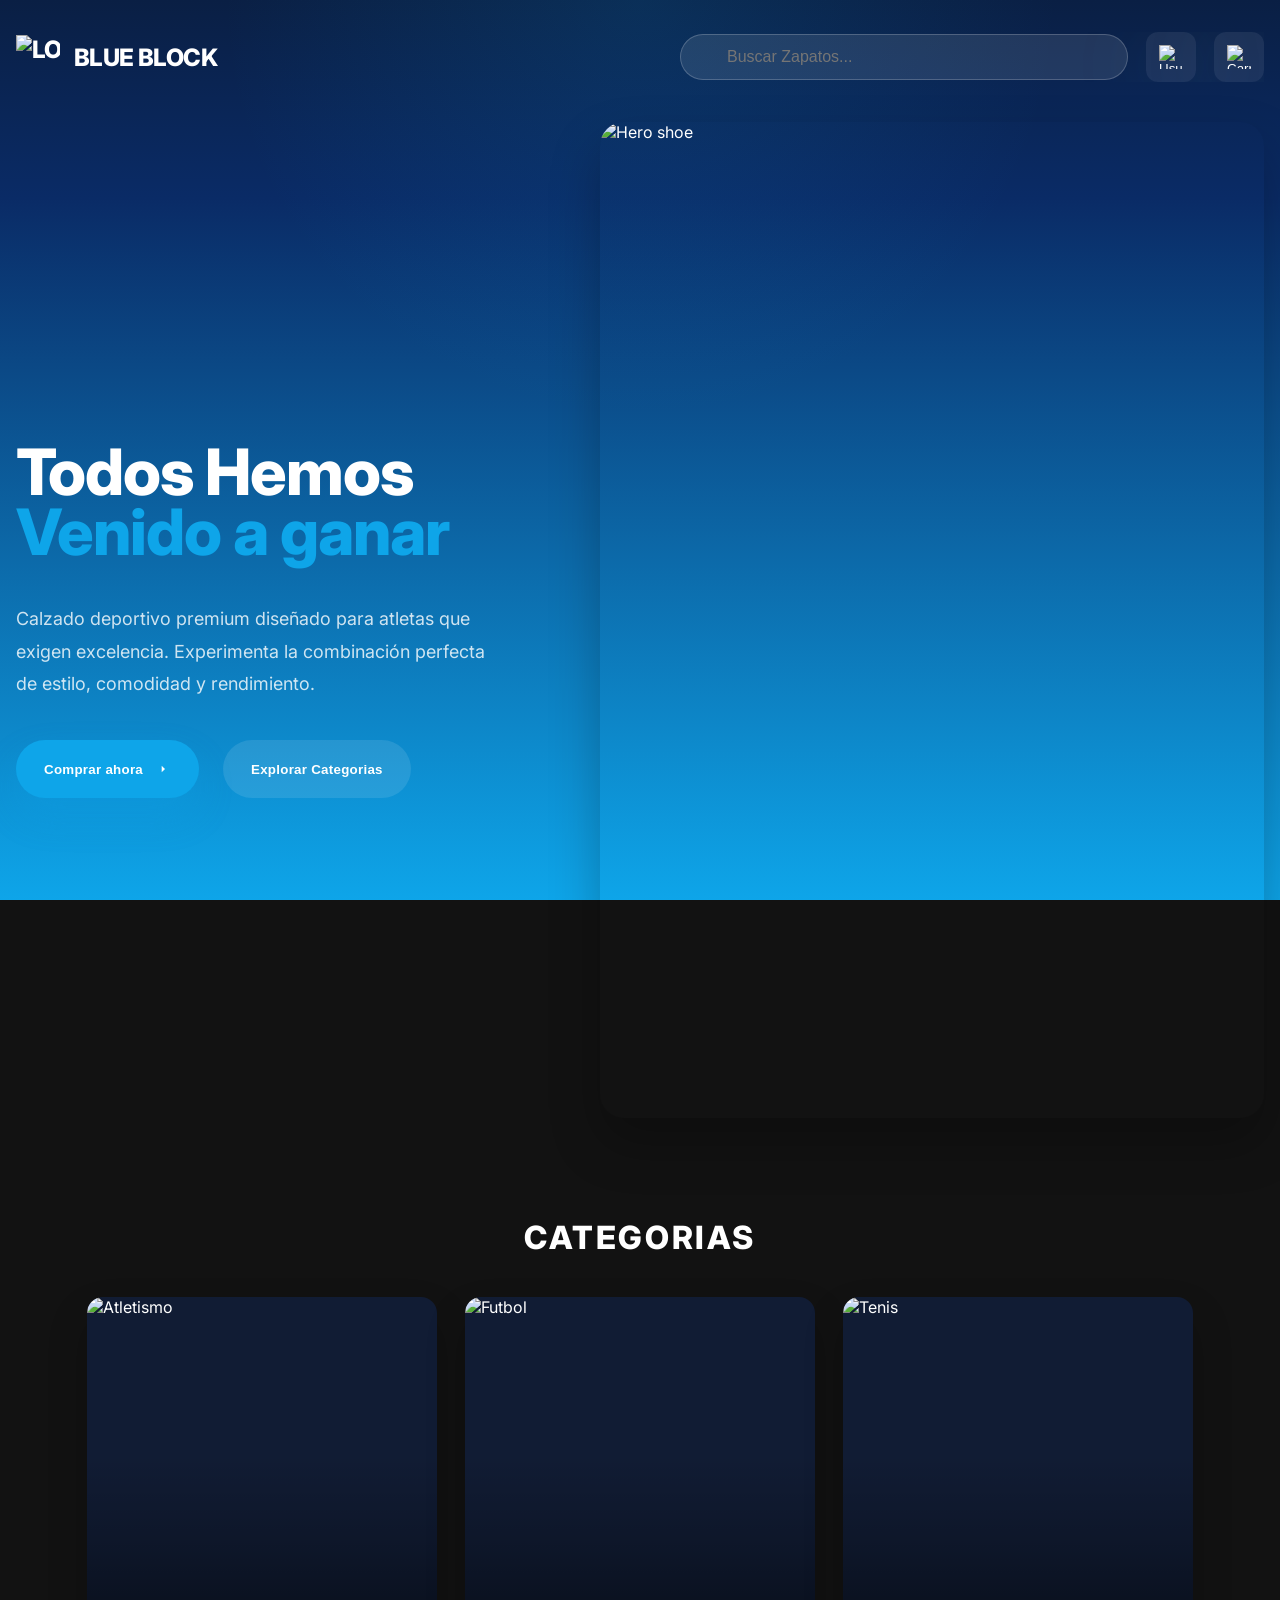
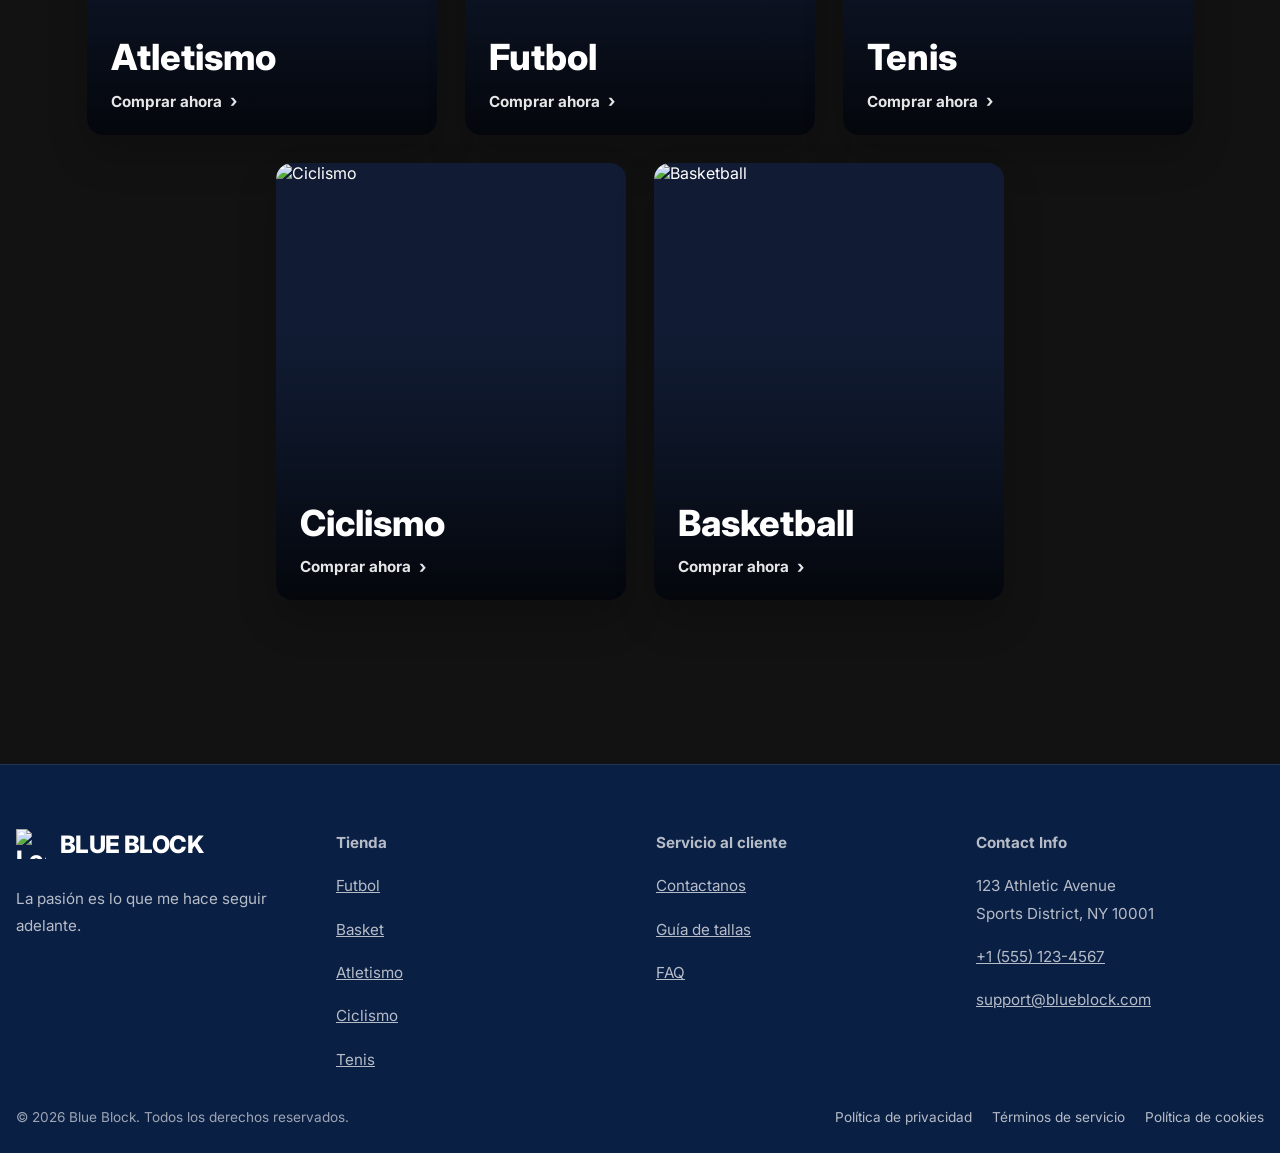
==== index.html @ 4ae49573 "Update index.html" ====
<!DOCTYPE html>
<html lang="es">
<head>
  <meta charset="UTF-8" />
  <meta name="viewport" content="width=device-width, initial-scale=1.0" />
  <title>Blue Block</title>
  <link rel="preconnect" href="https://fonts.googleapis.com" />
  <link rel="preconnect" href="https://fonts.gstatic.com" crossorigin />
  <link href="https://fonts.googleapis.com/css2?family=Inter:wght@400;600;700;800&display=swap" rel="stylesheet" />
  <link rel="stylesheet" href="style.css" />
</head>
<body>
  <div class="page">
    <header>
      <div class="header-inner">
        <div class="brand">
          <img src="https://www.figma.com/api/mcp/asset/61670ebb-6261-4408-ac93-6e5aacecbcfd" alt="Logo" width="44" height="44" />
          BLUE BLOCK
        </div>
        <div class="header-actions">
          <label class="search">
            <input type="search" placeholder="Buscar Zapatos..." aria-label="Buscar Zapatos" />
          </label>
          <button class="icon-button" aria-label="Perfil de usuario">
            <img src="https://www.figma.com/api/mcp/asset/80f90121-21ca-422c-8392-5de559cc6ec8" alt="Usuario" width="24" height="24" />
          </button>
          <button class="icon-button" aria-label="Carrito de compras">
            <img src="https://www.figma.com/api/mcp/asset/82520b3c-c8d5-4c25-8bbe-08a97ccb19f0" alt="Carrito" width="24" height="24" />
          </button>
        </div>
      </div>

      <section class="hero">
        <div class="hero-copy">
          <h1>Todos Hemos <span class="accent">Venido a ganar</span></h1>
          <p>Calzado deportivo premium diseñado para atletas que exigen excelencia. Experimenta la combinación perfecta de estilo, comodidad y rendimiento.</p>
          <div class="hero-actions">
            <button class="btn btn-primary">
              Comprar ahora
              <svg viewBox="0 0 24 24" aria-hidden="true"><path d="M10 17l5-5-5-5" fill="currentColor"/></svg>
            </button>
            <button class="btn btn-secondary">Explorar Categorias</button>
          </div>
        </div>
        <div class="hero-image">
          <img src="https://www.figma.com/api/mcp/asset/8118b979-c5b3-4446-ade0-e47683d5a070" alt="Hero shoe" />
        </div>
      </section>
    </header>

    <section>
      <h2 class="section-title">Categorias</h2>
      <div class="category-grid">
        <article class="category-card">
          <img src="https://www.figma.com/api/mcp/asset/c1213dbb-339e-49c6-89c8-ab0a4a7cdcea" alt="Atletismo" />
          <div class="category-content">
            <h3>Atletismo</h3>
            <a href="#">Comprar ahora</a>
          </div>
        </article>
        <article class="category-card">
          <img src="https://www.figma.com/api/mcp/asset/5969c5f4-7c55-4c89-bb45-765792f51e05" alt="Futbol" />
          <div class="category-content">
            <h3>Futbol</h3>
            <a href="#">Comprar ahora</a>
          </div>
        </article>
        <article class="category-card">
          <img src="https://www.figma.com/api/mcp/asset/2025e942-1f65-474e-913b-b1f8be5aa5f6" alt="Tenis" />
          <div class="category-content">
            <h3>Tenis</h3>
            <a href="#">Comprar ahora</a>
          </div>
        </article>
        <article class="category-card">
          <img src="https://www.figma.com/api/mcp/asset/47ffc77f-15cf-4702-a6a2-c2cdea83feaa" alt="Ciclismo" />
          <div class="category-content">
            <h3>Ciclismo</h3>
            <a href="#">Comprar ahora</a>
          </div>
        </article>
        <article class="category-card">
          <img src="https://www.figma.com/api/mcp/asset/816bc2bc-7009-46e0-940f-37164410040b" alt="Basketball" />
          <div class="category-content">
            <h3>Basketball</h3>
            <a href="#">Comprar ahora</a>
          </div>
        </article>
      </div>
    </section>
  </div>

  <footer class="footer">
    <div class="page footer-page">
      <div class="footer-inner">
        <div class="footer-column">
          <div class="footer-brand">
            <img src="https://www.figma.com/api/mcp/asset/61670ebb-6261-4408-ac93-6e5aacecbcfd" alt="Logo" />
            BLUE BLOCK
          </div>
          <p>La pasión es lo que me hace seguir adelante.</p>
        </div>

        <div class="footer-column">
          <h4>Tienda</h4>
          <a href="#">Futbol</a>
          <a href="#">Basket</a>
          <a href="#">Atletismo</a>
          <a href="#">Ciclismo</a>
          <a href="#">Tenis</a>
        </div>

        <div class="footer-column">
          <h4>Servicio al cliente</h4>
          <a href="#">Contactanos</a>
          <a href="#">Guía de tallas</a>
          <a href="#">FAQ</a>
        </div>

        <div class="footer-column">
          <h4>Contact Info</h4>
          <span>123 Athletic Avenue<br>Sports District, NY 10001</span>
          <a href="tel:+15551234567">+1 (555) 123-4567</a>
          <a href="mailto:support@blueblock.com">support@blueblock.com</a>
        </div>
      </div>

      <div class="footer-row">
        <span>© 2026 Blue Block. Todos los derechos reservados.</span>
        <div class="footer-links">
          <a href="#">Política de privacidad</a>
          <a href="#">Términos de servicio</a>
          <a href="#">Política de cookies</a>
        </div>
      </div>
    </div>
  </footer>
</body>
</html>
---- style.css ----
:root {
  color-scheme: dark;
  font-family: 'Inter', sans-serif;
  --bg-dark: #0a1f44;
  --bg-mid: #0a2f5e;
  --bg-accent: #0ea5e9;
  --white-90: rgba(255, 255, 255, 0.9);
  --white-80: rgba(255, 255, 255, 0.8);
  --white-70: rgba(255, 255, 255, 0.7);
  --white-15: rgba(255,255,255,0.15);
  --white-20: rgba(255,255,255,0.2);
  --shadow: 0 30px 60px rgba(0, 0, 0, 0.18);
}

* {
  box-sizing: border-box;
}

body {
  margin: 0;
  min-height: 100vh;
  display: flex;
  flex-direction: column;
  background: radial-gradient(circle at top center, rgba(14, 165, 233, 0.12) 0%, transparent 38%),
    linear-gradient(180deg, var(--bg-dark) 0%, #0a2b66 22%, #0ea5e9 100%);
  background-attachment: fixed;
  color: white;
}

@media (max-width: 768px) {
  body {
    background: linear-gradient(180deg, var(--bg-dark) 0%, #0a2b66 22%, #0ea5e9 100%);
    background-attachment: scroll;
  }
}

img {
  display: block;
  max-width: 100%;
}

.page {
  width: min(1440px, calc(100% - 32px));
  margin: 0 auto;
  padding: 32px 0 64px;
  flex: 1;
}

footer .page {
  padding: 0;
}

header {
  position: relative;
  min-height: 100vh;
  display: flex;
  flex-direction: column;
  width: 100%;
}

.header-inner {
  display: flex;
  align-items: center;
  justify-content: space-between;
  gap: 24px;
  flex-wrap: nowrap;
  overflow-x: hidden;
  margin-bottom: 40px;
}

@media (max-width: 1024px) {
  .header-inner {
    gap: 16px;
    margin-bottom: 20px;
  }
}

@media (max-width: 768px) {
  .header-inner {
    gap: 12px;
    margin-bottom: 20px;
  }
}

.brand {
  display: flex;
  align-items: center;
  gap: 14px;
  text-transform: uppercase;
  font-weight: 800;
  letter-spacing: -0.6px;
  font-size: 24px;
  white-space: nowrap;
  flex-shrink: 0;
}

.brand img {
  flex-shrink: 0;
}

@media (max-width: 768px) {
  .brand {
    font-size: 18px;
    gap: 10px;
  }
  
  .brand img {
    width: 36px !important;
    height: 36px !important;
  }
}

.header-actions {
  display: flex;
  align-items: center;
  gap: 18px;
  flex-wrap: nowrap;
  justify-content: flex-end;
  width: 100%;
  min-width: 0;
}

.search {
  flex: 1 1 300px;
  max-width: 448px;
  position: relative;
  min-height: 42px;
  background: rgba(255,255,255,0.1);
  border: 1px solid rgba(255,255,255,0.2);
  border-radius: 999px;
  padding: 10px 16px 10px 44px;
  color: rgba(255,255,255,0.8);
  min-width: 0;
}

@media (max-width: 1024px) {
  .search {
    flex: 1 1 200px;
    max-width: 300px;
    min-height: 38px;
    padding: 8px 14px 8px 38px;
  }
}

@media (max-width: 768px) {
  .search {
    flex: 1 1 120px;
    max-width: 180px;
    min-height: 36px;
    padding: 8px 12px 8px 36px;
    font-size: 14px;
  }
}

.search::before {
  content: '';
  position: absolute;
  width: 20px;
  height: 20px;
  left: 16px;
  top: 50%;
  transform: translateY(-50%);
  background-image: url('https://www.figma.com/api/mcp/asset/989d92dd-2c65-4d0f-ba00-a2200ab6a3b5');
  background-size: contain;
  background-repeat: no-repeat;
}

@media (max-width: 768px) {
  .search::before {
    width: 16px;
    height: 16px;
    left: 12px;
  }
}

.search input {
  width: 100%;
  border: none;
  outline: none;
  background: transparent;
  color: rgba(255,255,255,0.8);
  font-size: 16px;
  line-height: 1.4;
}

.icon-button {
  width: 50px;
  height: 50px;
  min-width: 50px;
  min-height: 50px;
  border-radius: 12px;
  background: rgba(255,255,255,0.08);
  border: none;
  display: grid;
  place-items: center;
  cursor: pointer;
  transition: transform 0.2s ease, box-shadow 0.2s ease;
  box-shadow: 0 8px 80px rgba(138, 149, 158, 0.16);
  flex-shrink: 0;
}

@media (max-width: 768px) {
  .icon-button {
    width: 44px;
    height: 44px;
    min-width: 44px;
    min-height: 44px;
  }
  
  .icon-button img {
    width: 20px !important;
    height: 20px !important;
  }
}

.icon-button:hover {
  transform: translateY(-2px);
}

.hero {
  flex: 1;
  display: grid;
  grid-template-columns: minmax(0, 1fr) 664px;
  gap: 100px;
  align-items: center;
  position: relative;
  z-index: 1;
}

.hero-copy {
  display: flex;
  flex-direction: column;
  gap: 40px;
  max-width: 540px;
}

.hero-copy h1 {
  margin: 0;
  font-size: clamp(3rem, 5vw, 4.5rem);
  line-height: 0.95;
  font-weight: 800;
  letter-spacing: -1px;
}

.hero-copy h1 .accent {
  color: var(--bg-accent);
  display: block;
}

.hero-copy p {
  margin: 0;
  color: var(--white-80);
  font-size: 1.125rem;
  line-height: 1.8;
  max-width: 504px;
}

.hero-actions {
  display: flex;
  gap: 24px;
  flex-wrap: wrap;
  align-items: center;
}

.hero-actions .btn {
  display: inline-flex;
  align-items: center;
  justify-content: center;
  border-radius: 999px;
  border: none;
  cursor: pointer;
  font-weight: 700;
  letter-spacing: 0.02em;
  transition: transform 0.2s ease, opacity 0.2s ease;
  min-height: 58px;
  padding: 0 28px;
}

.hero-actions .btn:hover {
  transform: translateY(-2px);
}

.btn-primary {
  background: var(--bg-accent);
  color: white;
  box-shadow: 0 18px 36px rgba(14, 165, 233, 0.22);
}

.btn-primary svg {
  margin-left: 12px;
  width: 16px;
  height: 16px;
  fill: white;
}

.btn-secondary {
  background: rgba(255,255,255,0.1);
  border: 1px solid rgba(255,255,255,0.2);
  color: white;
}

.hero-image {
  width: 100%;
  max-width: 664px;
  border-radius: 24px;
  overflow: hidden;
  box-shadow: 0 25px 50px rgba(0,0,0,0.25);
  min-height: 560px;
  aspect-ratio: 664 / 996;
}

.hero-image img {
  width: 100%;
  height: 100%;
  object-fit: cover;
}

.section-title {
  margin: 100px auto 40px;
  text-align: center;
  font-size: clamp(2rem, 2.5vw, 3rem);
  letter-spacing: 0.08em;
  text-transform: uppercase;
  font-weight: 800;
}

.category-grid {
  display: flex;
  flex-wrap: wrap;
  justify-content: center;
  gap: 28px;
  margin: 0 auto 100px;
  width: 100vw;
  max-width: none;
  margin-left: calc(-50vw + 50%);
  padding: 0 20px;
}

.category-grid .category-card {
  position: relative;
  border-radius: 16px;
  overflow: hidden;
  cursor: pointer;
  background: #111c34;
  box-shadow: 0 20px 40px rgba(0,0,0,0.2);
  aspect-ratio: 4/5;
  flex: 0 1 350px;
  min-width: 0;
  display: flex;
  flex-direction: column;
}

.category-card img {
  width: 100%;
  height: 100%;
  object-fit: cover;
  display: block;
  flex: 1;
}

.category-card::after {
  content: '';
  position: absolute;
  inset: 0;
  background: linear-gradient(180deg, rgba(0,0,0,0) 36%, rgba(0,0,0,0.22) 58%, rgba(0,0,0,0.78) 100%);
  pointer-events: none;
}

.category-content {
  position: absolute;
  left: 24px;
  right: 24px;
  bottom: 24px;
  display: flex;
  flex-direction: column;
  gap: 12px;
  z-index: 1;
}

.category-content h3 {
  margin: 0;
  font-size: clamp(1.5rem, 4vw, 2.25rem);
  line-height: 1.2;
  font-weight: 800;
  color: white;
  word-wrap: break-word;
  overflow-wrap: break-word;
}

.category-content a {
  color: rgba(255,255,255,0.9);
  text-decoration: none;
  font-weight: 700;
  font-size: clamp(0.8rem, 2vw, 0.95rem);
  display: inline-flex;
  align-items: center;
  gap: 8px;
  white-space: nowrap;
}

.category-content a::after {
  content: '›';
  font-size: 1.1rem;
  line-height: 0;
}

.footer {
  width: 100%;
  background: #0a1f44;
  border-top: 1px solid rgba(255,255,255,0.1);
  padding: 64px 0 28px;
}

.footer-inner {
  display: grid;
  grid-template-columns: repeat(4, minmax(0, 1fr));
  gap: 32px;
}

.footer-column {
  display: flex;
  flex-direction: column;
  gap: 16px;
}

.footer-column h4,
.footer-column p,
.footer-column a,
.footer-column span {
  margin: 0;
  color: var(--white-70);
  font-size: 0.95rem;
  line-height: 1.8;
}

.footer-brand {
  display: flex;
  align-items: center;
  gap: 14px;
  margin-bottom: 10px;
  font-size: 24px;
  font-weight: 800;
  letter-spacing: -0.6px;
}

.footer-brand img {
  width: 30px;
  height: 30px;
}

.footer-links a {
  color: var(--white-70);
  text-decoration: none;
  margin-left: 16px;
}

.footer-row {
  margin-top: 36px;
  display: flex;
  justify-content: space-between;
  flex-wrap: wrap;
  gap: 16px;
  color: rgba(255,255,255,0.6);
  font-size: 0.85rem;
}

@media (max-width: 1120px) {
  .hero {
    grid-template-columns: 1fr;
    gap: 48px;
  }

  .category-grid .category-card {
    flex: 0 1 320px;
  }
}

@media (max-width: 820px) {
  .page {
    padding: 24px 0 40px;
  }

  .hero-copy {
    gap: 28px;
  }

  .category-grid {
    gap: 20px;
  }

  .category-grid .category-card {
    flex: 0 1 280px;
  }



  .footer-inner {
    grid-template-columns: 1fr;
  }
}

@media (max-width: 520px) {
  .hero-copy h1 {
    font-size: 2.7rem;
  }

  .hero-actions {
    flex-direction: column;
    align-items: stretch;
  }

  .hero-actions .btn {
    width: 100%;
  }
}
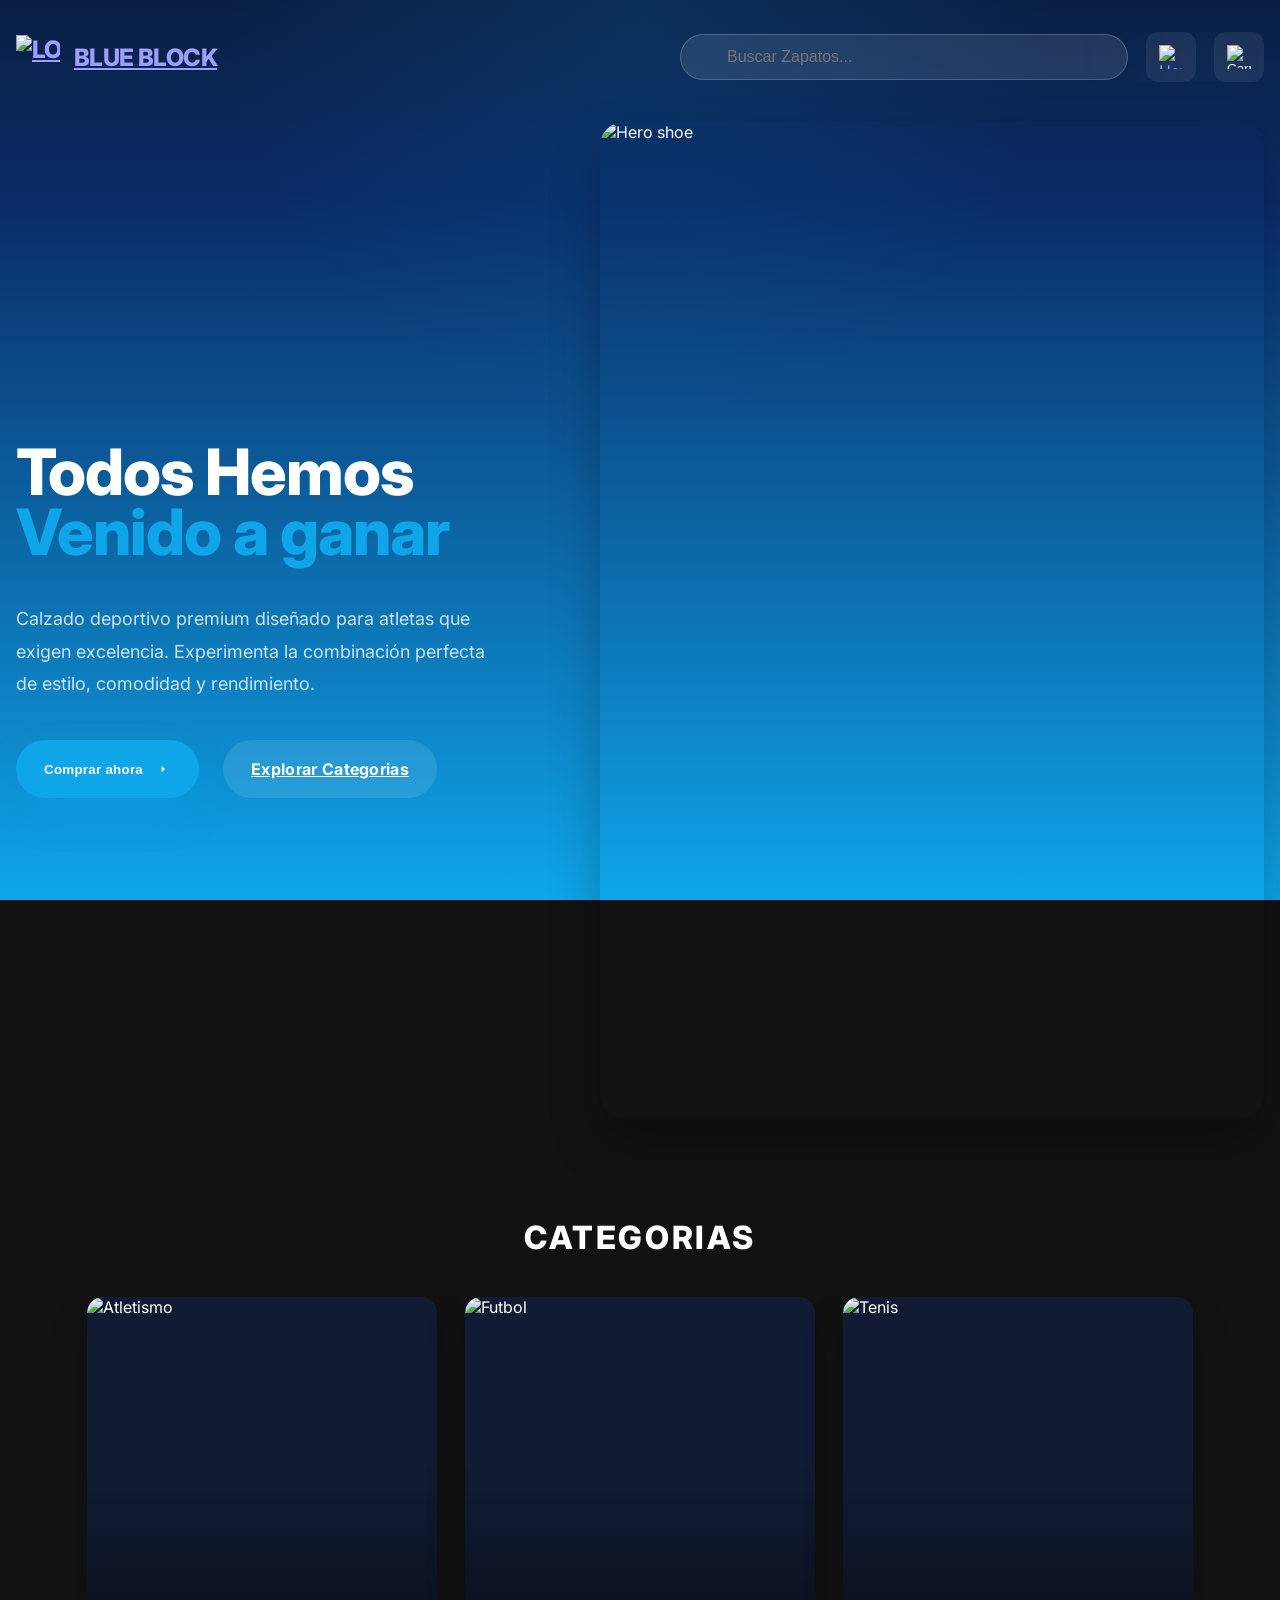
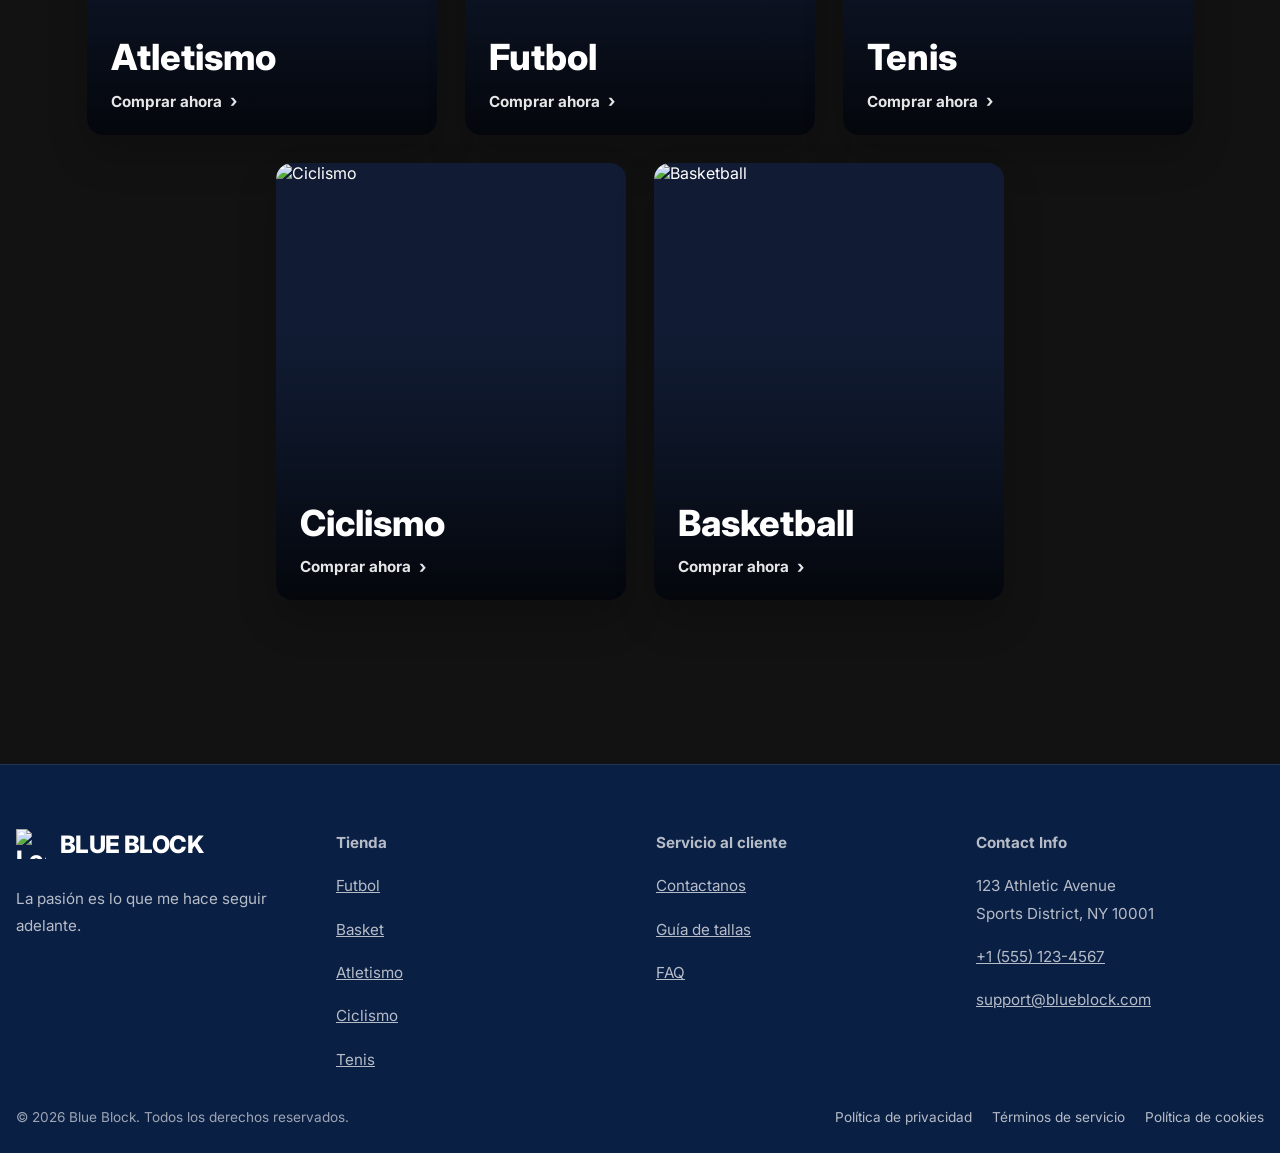
==== commit 476eba1f: "Add files via upload" ====
--- a/index.html
+++ b/index.html
@@ -13,17 +13,17 @@
   <div class="page">
     <header>
       <div class="header-inner">
-        <div class="brand">
+        <a class="brand" href="index.html" aria-label="Ir a la página principal">
           <img src="https://www.figma.com/api/mcp/asset/61670ebb-6261-4408-ac93-6e5aacecbcfd" alt="Logo" width="44" height="44" />
           BLUE BLOCK
-        </div>
+        </a>
         <div class="header-actions">
           <label class="search">
             <input type="search" placeholder="Buscar Zapatos..." aria-label="Buscar Zapatos" />
           </label>
-          <button class="icon-button" aria-label="Perfil de usuario">
+          <a class="icon-button" href="login.html" aria-label="Ir a iniciar sesión">
             <img src="https://www.figma.com/api/mcp/asset/80f90121-21ca-422c-8392-5de559cc6ec8" alt="Usuario" width="24" height="24" />
-          </button>
+          </a>
           <button class="icon-button" aria-label="Carrito de compras">
             <img src="https://www.figma.com/api/mcp/asset/82520b3c-c8d5-4c25-8bbe-08a97ccb19f0" alt="Carrito" width="24" height="24" />
           </button>
@@ -39,7 +39,7 @@
               Comprar ahora
               <svg viewBox="0 0 24 24" aria-hidden="true"><path d="M10 17l5-5-5-5" fill="currentColor"/></svg>
             </button>
-            <button class="btn btn-secondary">Explorar Categorias</button>
+            <a class="btn btn-secondary" href="#categorias">Explorar Categorias</a>
           </div>
         </div>
         <div class="hero-image">
@@ -48,7 +48,7 @@
       </section>
     </header>
 
-    <section>
+    <section id="categorias">
       <h2 class="section-title">Categorias</h2>
       <div class="category-grid">
         <article class="category-card">
--- a/style.css
+++ b/style.css
@@ -58,6 +58,19 @@
   width: 100%;
 }
 
+.login-page header {
+  min-height: auto;
+}
+
+.login-page .header-inner {
+  justify-content: flex-start;
+  margin-bottom: 24px;
+}
+
+.login-page .header-actions {
+  display: none;
+}
+
 .header-inner {
   display: flex;
   align-items: center;
@@ -66,6 +79,17 @@
   flex-wrap: nowrap;
   overflow-x: hidden;
   margin-bottom: 40px;
+  background: none;
+  background-color: transparent;
+  background-image: none;
+  box-shadow: none;
+  backdrop-filter: none;
+  border-radius: 0;
+}
+
+.header-inner::before,
+.header-inner::after {
+  content: none;
 }
 
 @media (max-width: 1024px) {
@@ -118,6 +142,17 @@
   justify-content: flex-end;
   width: 100%;
   min-width: 0;
+  background: none;
+  background-color: transparent;
+  background-image: none;
+  box-shadow: none;
+  backdrop-filter: none;
+  border-radius: 0;
+}
+
+.header-actions::before,
+.header-actions::after {
+  content: none;
 }
 
 .search {
@@ -480,6 +515,10 @@
     padding: 24px 0 40px;
   }
 
+  .hero {
+    padding-top: 40px;
+  }
+
   .hero-copy {
     gap: 28px;
   }
@@ -500,6 +539,10 @@
 }
 
 @media (max-width: 520px) {
+  .hero {
+    padding-top: 32px;
+  }
+
   .hero-copy h1 {
     font-size: 2.7rem;
   }
@@ -513,3 +556,343 @@
     width: 100%;
   }
 }
+
+/* Login Section Styles */
+ .login-section {
+    padding: 28px 0 60px;
+  display: flex;
+  justify-content: center;
+  width: 100%;
+}
+
+ .login-container {
+  display: flex;
+  justify-content: center;
+  width: 100%;
+  max-width: 600px;
+  padding: 0 24px;
+}
+
+
+.login-form {
+  background: white;
+  border-radius: 16px;
+  padding: 48px;
+  box-shadow: 0 1px 3px rgba(0, 0, 0, 0.1), 0 1px 2px rgba(0, 0, 0, 0.1);
+  max-width: 520px;
+  width: 100%;
+}
+
+.login-header {
+  text-align: center;
+  margin-bottom: 40px;
+}
+
+.login-header h1 {
+  font-size: 30px;
+  font-weight: 700;
+  color: var(--bg-dark);
+  margin: 0 0 16px 0;
+  line-height: 1.2;
+}
+
+.login-header p {
+  color: #6a7282;
+  font-size: 16px;
+  line-height: 1.5;
+  margin: 0;
+  max-width: 440px;
+}
+
+.login-form-fields {
+  display: flex;
+  flex-direction: column;
+  gap: 24px;
+  margin-bottom: 32px;
+}
+
+.form-group {
+  display: flex;
+  flex-direction: column;
+  gap: 8px;
+}
+
+.form-group label {
+  font-size: 14px;
+  font-weight: 500;
+  color: #364153;
+  margin: 0;
+}
+
+.input-wrapper {
+  position: relative;
+  display: flex;
+  align-items: center;
+}
+
+.input-wrapper input {
+  width: 100%;
+  height: 52px;
+  border: 2px solid #e5e7eb;
+  border-radius: 14px;
+  padding: 0 16px;
+  font-size: 16px;
+  color: rgba(10, 10, 10, 0.5);
+  background: transparent;
+  outline: none;
+  transition: border-color 0.2s ease;
+}
+
+.input-wrapper input:focus {
+  border-color: var(--bg-accent);
+}
+
+.input-wrapper input::placeholder {
+  color: rgba(10, 10, 10, 0.5);
+}
+
+.input-icon {
+  position: absolute;
+  right: 16px;
+  width: 20px;
+  height: 20px;
+  color: rgba(10, 10, 10, 0.5);
+  pointer-events: none;
+}
+
+.input-icon-password {
+  right: 52px;
+}
+
+.password-toggle {
+  position: absolute;
+  right: 16px;
+  width: 20px;
+  height: 20px;
+  background: none;
+  border: none;
+  color: rgba(10, 10, 10, 0.5);
+  cursor: pointer;
+  display: flex;
+  align-items: center;
+  justify-content: center;
+  padding: 0;
+}
+
+.password-toggle:hover {
+  color: var(--bg-accent);
+}
+
+.form-actions {
+  display: flex;
+  justify-content: flex-end;
+}
+
+.forgot-password {
+  color: var(--bg-accent);
+  text-decoration: none;
+  font-size: 12px;
+  font-weight: 500;
+  text-transform: uppercase;
+  letter-spacing: 0.5px;
+}
+
+.forgot-password:hover {
+  text-decoration: underline;
+}
+
+.login-btn {
+  width: 100%;
+  height: 48px;
+  background: var(--bg-accent);
+  color: white;
+  border: none;
+  border-radius: 16px;
+  font-size: 16px;
+  font-weight: 700;
+  display: flex;
+  align-items: center;
+  justify-content: center;
+  gap: 12px;
+  cursor: pointer;
+  transition: transform 0.2s ease;
+  box-shadow: 0 18px 36px rgba(14, 165, 233, 0.22);
+}
+
+.login-btn:hover {
+  transform: translateY(-2px);
+}
+
+.login-btn svg {
+  width: 20px;
+  height: 20px;
+}
+
+.login-divider {
+  position: relative;
+  text-align: center;
+  margin: 32px 0;
+  color: #99a1af;
+  font-size: 10px;
+  font-weight: 500;
+  text-transform: uppercase;
+  letter-spacing: 1px;
+}
+
+.login-divider::before,
+.login-divider::after {
+  content: '';
+  position: absolute;
+  top: 50%;
+  width: calc(50% - 60px);
+  height: 1px;
+  background: #e5e7eb;
+}
+
+.login-divider::before {
+  left: 0;
+}
+
+.login-divider::after {
+  right: 0;
+}
+
+.social-login {
+  display: flex;
+  flex-direction: column;
+  gap: 16px;
+  margin-bottom: 32px;
+}
+
+.social-btn {
+  display: flex;
+  align-items: center;
+  justify-content: center;
+  gap: 12px;
+  height: 48px;
+  border: 2px solid #e5e7eb;
+  border-radius: 14px;
+  background: #f3f4f6;
+  color: #364153;
+  text-decoration: none;
+  font-size: 14px;
+  font-weight: 500;
+  transition: all 0.2s ease;
+}
+
+.social-btn:hover {
+  border-color: var(--bg-accent);
+  background: rgba(14, 165, 233, 0.05);
+  color: var(--bg-accent);
+}
+
+.social-btn svg {
+  width: 16px;
+  height: 16px;
+}
+
+.social-btn-google svg {
+  width: 18px;
+  height: 18px;
+}
+
+.login-footer {
+  text-align: center;
+}
+
+.login-footer p {
+  margin: 0 0 16px 0;
+  color: #6a7282;
+  font-size: 14px;
+}
+
+.create-account {
+  color: var(--bg-accent);
+  text-decoration: none;
+  font-weight: 700;
+}
+
+.create-account:hover {
+  text-decoration: underline;
+}
+
+.back-to-store {
+  display: inline-block;
+  color: #99a1af;
+  text-decoration: none;
+  font-size: 14px;
+  margin-top: 16px;
+}
+
+.back-to-store:hover {
+  color: var(--bg-accent);
+}
+
+/* Responsive Design for Login */
+@media (max-width: 1120px) {
+  .login-container {
+    display: flex;
+    flex-direction: column;
+    gap: 48px;
+    max-width: 640px;
+    width: 100%;
+    padding: 0 24px;
+  }
+
+  .login-form {
+    order: 1;
+    padding: 40px;
+  }
+}
+
+@media (max-width: 820px) {
+  .login-section {
+    padding: 24px 0 40px;
+  }
+
+  .login-container {
+    margin: 0 auto;
+    padding: 0 24px;
+    gap: 32px;
+  }
+
+  .login-form {
+    padding: 32px;
+  }
+
+  .login-header {
+    margin-bottom: 32px;
+  }
+
+  .login-header h1 {
+    font-size: 28px;
+  }
+}
+
+@media (max-width: 520px) {
+  .login-section {
+    padding: 20px 0 32px;
+  }
+
+  .login-container {
+    margin: 0 auto;
+    padding: 0 16px;
+  }
+
+  .login-form {
+    padding: 24px;
+  }
+
+  .login-header h1 {
+    font-size: 24px;
+  }
+
+  .social-login {
+    gap: 12px;
+  }
+
+  .social-btn {
+    height: 44px;
+    font-size: 13px;
+  }
+}
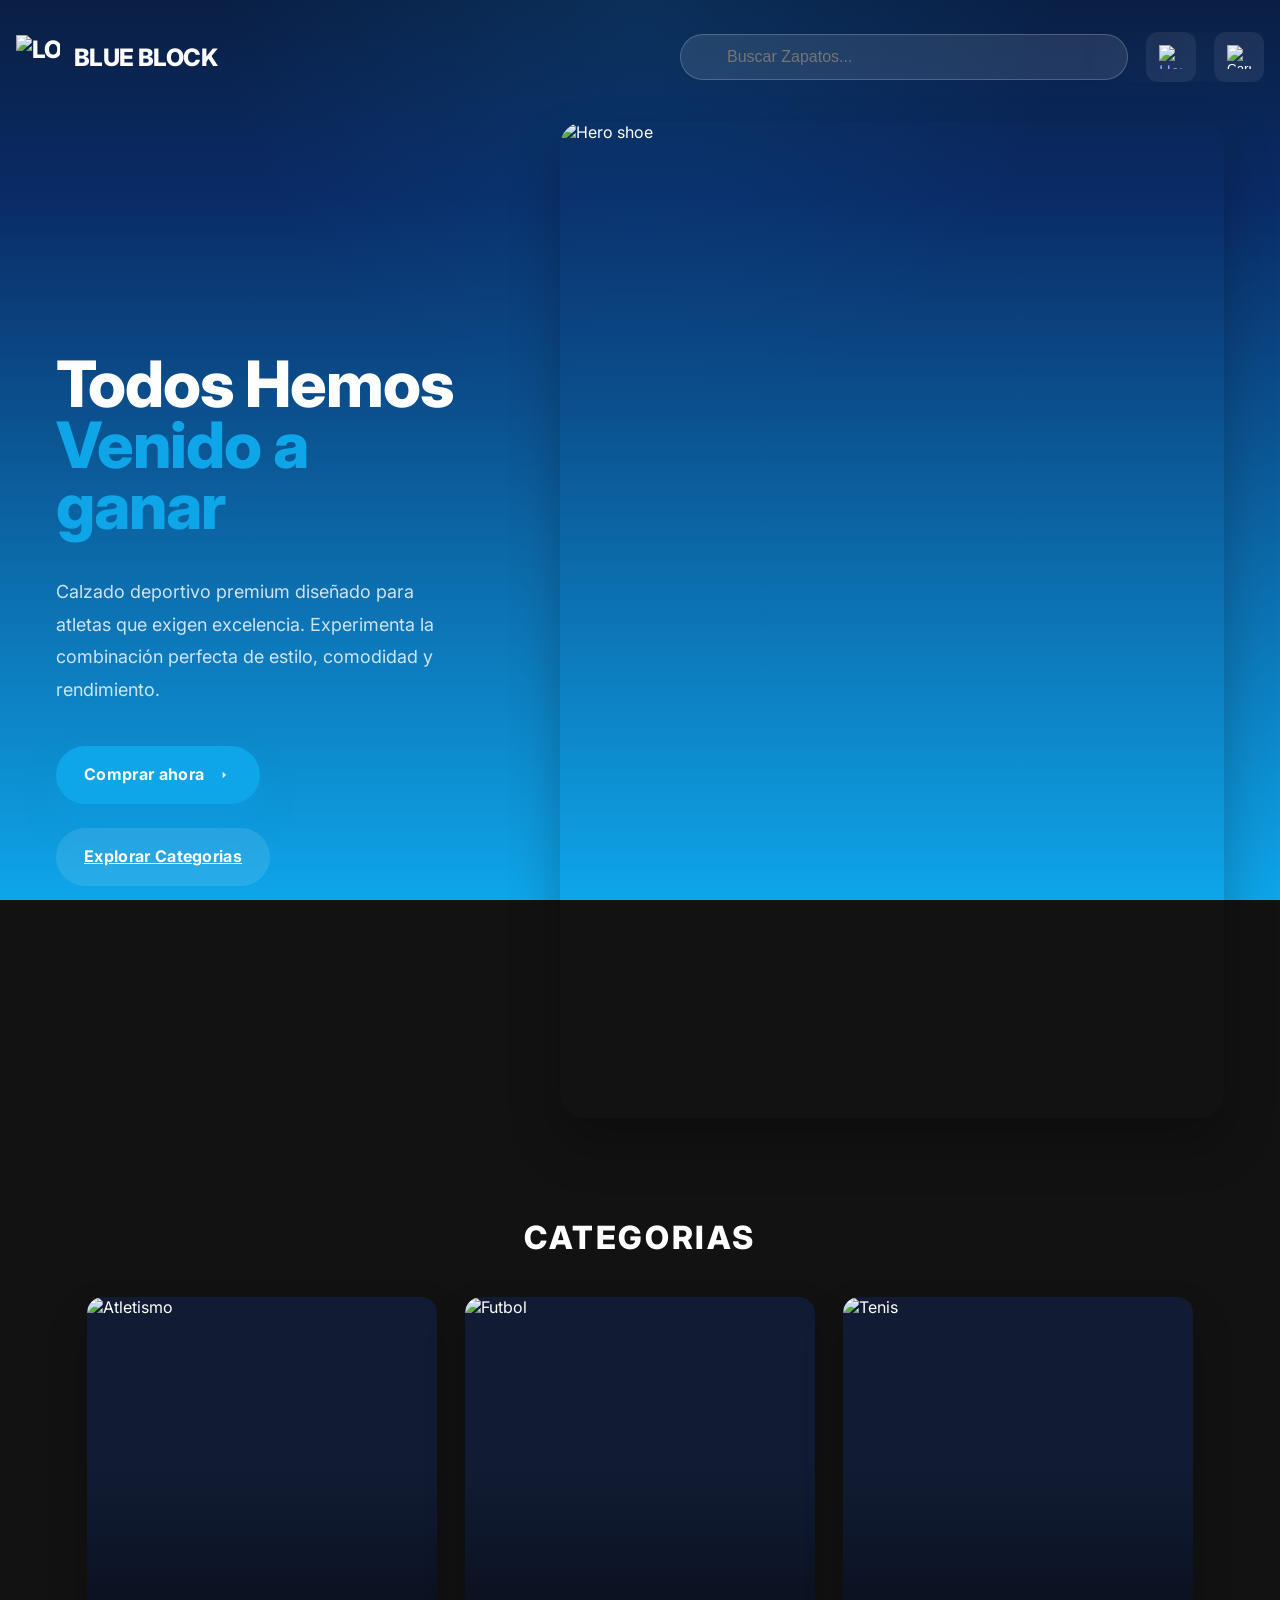
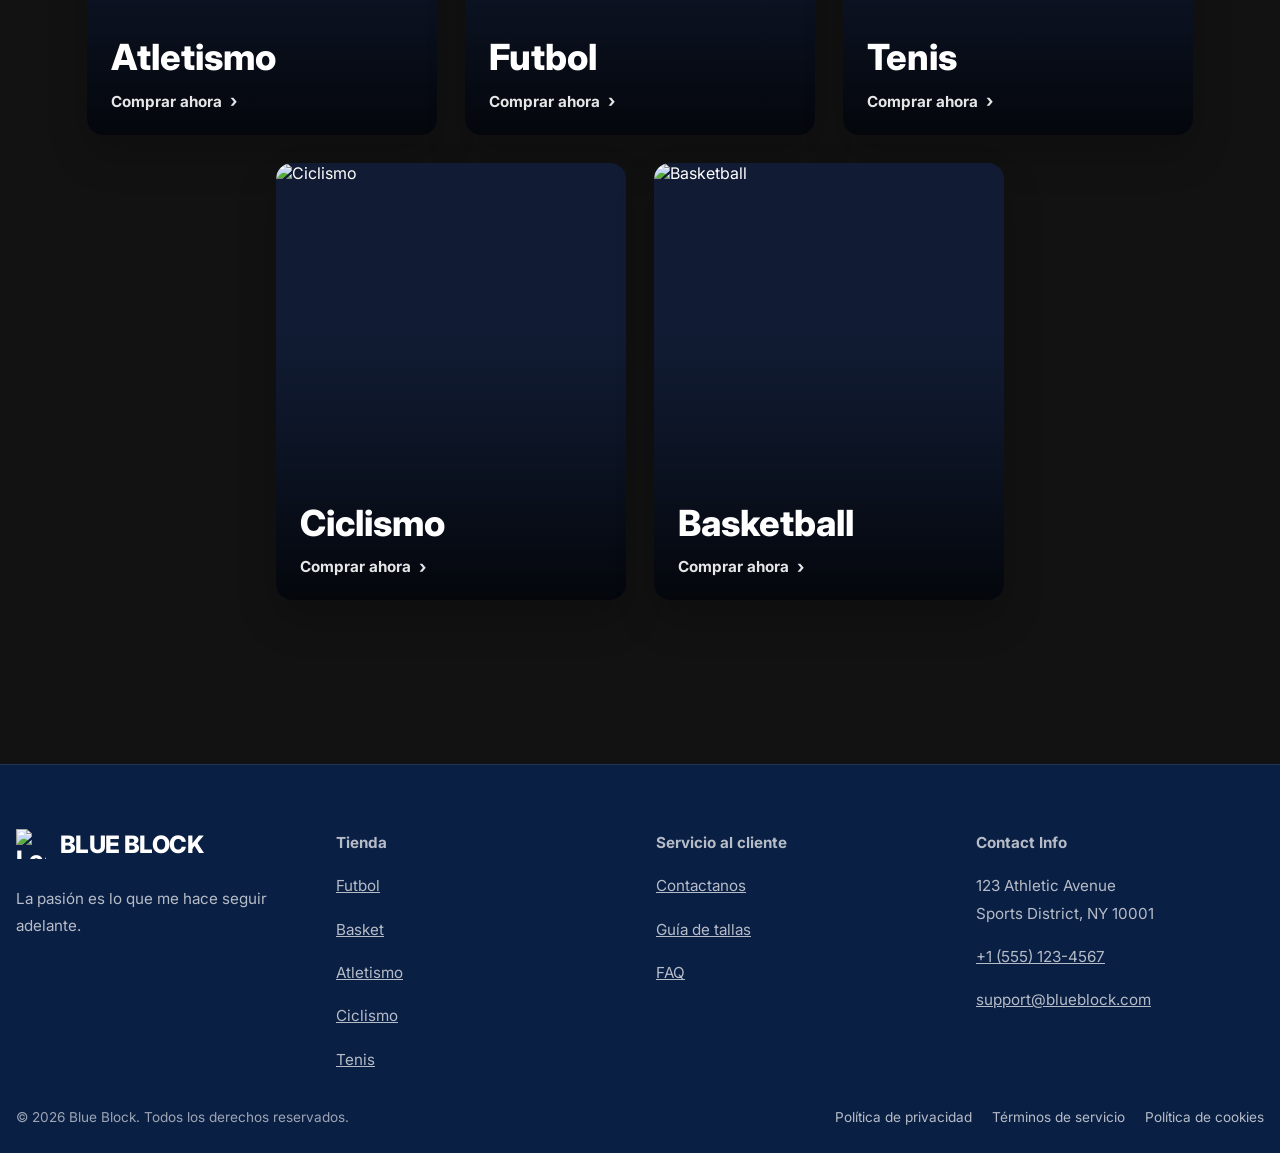
==== commit c30ca702: "Add files via upload" ====
--- a/index.html
+++ b/index.html
@@ -35,7 +35,7 @@
           <h1>Todos Hemos <span class="accent">Venido a ganar</span></h1>
           <p>Calzado deportivo premium diseñado para atletas que exigen excelencia. Experimenta la combinación perfecta de estilo, comodidad y rendimiento.</p>
           <div class="hero-actions">
-            <button class="btn btn-primary">
+            <button class="btn btn-primary" type="button" onclick="window.location.href='catalogo.html'">
               Comprar ahora
               <svg viewBox="0 0 24 24" aria-hidden="true"><path d="M10 17l5-5-5-5" fill="currentColor"/></svg>
             </button>
--- a/style.css
+++ b/style.css
@@ -16,6 +16,14 @@
   box-sizing: border-box;
 }
 
+html {
+  scroll-behavior: smooth;
+}
+
+#categorias {
+  scroll-margin-top: 80px;
+}
+
 body {
   margin: 0;
   min-height: 100vh;
@@ -28,9 +36,8 @@
 }
 
 @media (max-width: 768px) {
-  body {
-    background: linear-gradient(180deg, var(--bg-dark) 0%, #0a2b66 22%, #0ea5e9 100%);
-    background-attachment: scroll;
+  #categorias {
+    scroll-margin-top: 60px;
   }
 }
 
@@ -116,6 +123,8 @@
   font-size: 24px;
   white-space: nowrap;
   flex-shrink: 0;
+  color: white;
+  text-decoration: none;
 }
 
 .brand img {
@@ -142,18 +151,9 @@
   justify-content: flex-end;
   width: 100%;
   min-width: 0;
-  background: none;
-  background-color: transparent;
-  background-image: none;
-  box-shadow: none;
-  backdrop-filter: none;
-  border-radius: 0;
-}
-
-.header-actions::before,
-.header-actions::after {
-  content: none;
-}
+}
+
+
 
 .search {
   flex: 1 1 300px;
@@ -179,11 +179,15 @@
 
 @media (max-width: 768px) {
   .search {
-    flex: 1 1 120px;
-    max-width: 180px;
-    min-height: 36px;
-    padding: 8px 12px 8px 36px;
+    flex: 0 0 44px;
+    width: 44px;
+    max-width: 44px;
+    min-width: 44px;
+    min-height: 44px;
+    padding: 0;
     font-size: 14px;
+    display: grid;
+    place-items: center;
   }
 }
 
@@ -202,9 +206,11 @@
 
 @media (max-width: 768px) {
   .search::before {
-    width: 16px;
-    height: 16px;
-    left: 12px;
+    width: 18px;
+    height: 18px;
+    left: 50%;
+    top: 50%;
+    transform: translate(-50%, -50%);
   }
 }
 
@@ -216,6 +222,19 @@
   color: rgba(255,255,255,0.8);
   font-size: 16px;
   line-height: 1.4;
+}
+
+@media (max-width: 768px) {
+  .search input {
+    opacity: 0;
+    font-size: 0;
+    line-height: 0;
+    cursor: pointer;
+  }
+
+  .search input::placeholder {
+    color: transparent;
+  }
 }
 
 .icon-button {
@@ -260,6 +279,7 @@
   align-items: center;
   position: relative;
   z-index: 1;
+  padding: 0px 40px;
 }
 
 .hero-copy {
@@ -304,7 +324,10 @@
   border-radius: 999px;
   border: none;
   cursor: pointer;
+  font-family: inherit;
+  font-size: 16px;
   font-weight: 700;
+  line-height: 1.2;
   letter-spacing: 0.02em;
   transition: transform 0.2s ease, opacity 0.2s ease;
   min-height: 58px;
@@ -501,22 +524,23 @@
 
 @media (max-width: 1120px) {
   .hero {
+    padding-top: 40px;
     grid-template-columns: 1fr;
     gap: 48px;
   }
 
+  .hero-image {
+    margin: 0 auto;
+  }
+
   .category-grid .category-card {
     flex: 0 1 320px;
   }
 }
 
 @media (max-width: 820px) {
-  .page {
-    padding: 24px 0 40px;
-  }
-
   .hero {
-    padding-top: 40px;
+    padding-top: 32px;
   }
 
   .hero-copy {
@@ -530,8 +554,6 @@
   .category-grid .category-card {
     flex: 0 1 280px;
   }
-
-
 
   .footer-inner {
     grid-template-columns: 1fr;
@@ -729,7 +751,8 @@
 }
 
 .login-divider {
-  position: relative;
+  display: flex;
+  align-items: center;
   text-align: center;
   margin: 32px 0;
   color: #99a1af;
@@ -742,19 +765,14 @@
 .login-divider::before,
 .login-divider::after {
   content: '';
-  position: absolute;
-  top: 50%;
-  width: calc(50% - 60px);
+  flex: 1;
   height: 1px;
   background: #e5e7eb;
 }
 
-.login-divider::before {
-  left: 0;
-}
-
-.login-divider::after {
-  right: 0;
+.login-divider span {
+  margin: 0 12px;
+  white-space: nowrap;
 }
 
 .social-login {
@@ -828,6 +846,50 @@
   color: var(--bg-accent);
 }
 
+/* Catalog cards layout tuning */
+.product-grid,
+main > section > div[style*="flex: 1 1 760px"] > div {
+  display: grid;
+  grid-template-columns: repeat(4, 1fr);
+  gap: 24px;
+}
+
+main section > div > div > article.login-form[data-category] > div > h3 {
+  white-space: nowrap;
+  overflow: hidden;
+  text-overflow: ellipsis;
+}
+
+@media (max-width: 1024px) {
+  .product-grid,
+  main > section > div[style*="flex: 1 1 760px"] > div {
+    grid-template-columns: repeat(3, 1fr);
+  }
+}
+
+@media (max-width: 768px) {
+  .product-grid,
+  main > section > div[style*="flex: 1 1 760px"] > div {
+    grid-template-columns: repeat(2, 1fr);
+  }
+
+  main section > div > div > article.login-form[data-category] > div > h3 {
+    white-space: normal;
+    display: -webkit-box;
+    -webkit-line-clamp: 2;
+    line-clamp: 2;
+    -webkit-box-orient: vertical;
+    overflow: hidden;
+  }
+}
+
+@media (max-width: 480px) {
+  .product-grid,
+  main > section > div[style*="flex: 1 1 760px"] > div {
+    grid-template-columns: 1fr;
+  }
+}
+
 /* Responsive Design for Login */
 @media (max-width: 1120px) {
   .login-container {
@@ -896,3 +958,561 @@
     font-size: 13px;
   }
 }
+
+/* Product Detail Page */
+.product-page header {
+  min-height: auto;
+}
+
+.product-detail-main {
+  padding: 8px 0 96px;
+}
+
+.back-link {
+  display: inline-flex;
+  align-items: center;
+  gap: 8px;
+  margin: 0 0 18px;
+  color: var(--white-90);
+  text-decoration: none;
+  font-size: 0.98rem;
+  font-weight: 700;
+  letter-spacing: 0.01em;
+  transition: transform 0.2s ease, opacity 0.2s ease;
+}
+
+.back-link:hover {
+  transform: translateX(-2px);
+  opacity: 0.9;
+}
+
+.product-detail {
+  display: grid;
+  grid-template-columns: minmax(0, 700px) minmax(0, 1fr);
+  gap: 72px;
+  align-items: start;
+}
+
+.product-image-wrap {
+  width: 100%;
+  margin-top: 18px;
+}
+
+.product-image-frame {
+  margin: 0;
+  width: 100%;
+  aspect-ratio: 1 / 1;
+  border-radius: 20px;
+  overflow: hidden;
+  background: #e7e7e7;
+  box-shadow: 0 20px 40px rgba(0, 0, 0, 0.2);
+}
+
+.product-image {
+  width: 100%;
+  height: 100%;
+  object-fit: cover;
+  object-position: center;
+}
+
+.product-info {
+  display: flex;
+  flex-direction: column;
+  gap: 36px;
+  padding-top: 8px;
+}
+
+.product-meta {
+  display: flex;
+  flex-direction: column;
+  gap: 14px;
+}
+
+.product-title {
+  margin: 0;
+  font-size: clamp(2.1rem, 4vw, 3.25rem);
+  line-height: 1.05;
+  font-weight: 800;
+  letter-spacing: -0.6px;
+}
+
+.product-rating {
+  display: flex;
+  align-items: center;
+  gap: 8px;
+}
+
+.product-stars {
+  color: #facc15;
+  letter-spacing: 1px;
+  font-size: 18px;
+}
+
+.product-reviews {
+  color: var(--white-80);
+  font-size: 14px;
+}
+
+.product-price {
+  margin: 0;
+  font-size: clamp(2rem, 3.5vw, 3.25rem);
+  font-weight: 800;
+  line-height: 1;
+}
+
+.product-label {
+  margin: 0 0 14px;
+  font-size: clamp(1.6rem, 2vw, 2.25rem);
+  font-weight: 800;
+  line-height: 1;
+}
+
+.size-options {
+  display: flex;
+  flex-wrap: wrap;
+  gap: 10px;
+}
+
+.size-pill {
+  min-width: 56px;
+  height: 44px;
+  border: 2px solid transparent;
+  border-radius: 16px;
+  background: #ffffff;
+  color: #101828;
+  font-family: inherit;
+  font-size: 19px;
+  font-weight: 700;
+  cursor: pointer;
+  transition: transform 0.2s ease, box-shadow 0.2s ease, background-color 0.2s ease;
+}
+
+.size-pill:hover {
+  transform: translateY(-2px);
+  box-shadow: 0 12px 24px rgba(0, 0, 0, 0.2);
+}
+
+.size-pill.is-active {
+  background: #d8f0ff;
+  border-color: #0ea5e9;
+}
+
+.product-quantity-block {
+  display: flex;
+  flex-direction: column;
+  gap: 12px;
+}
+
+.quantity-control {
+  display: inline-flex;
+  align-items: center;
+  gap: 12px;
+  height: 56px;
+  padding: 0 10px;
+  background: #ffffff;
+  border-radius: 16px;
+}
+
+.quantity-selector {
+  width: fit-content;
+  flex: 0 0 auto;
+}
+
+.quantity-btn {
+  width: 30px;
+  height: 30px;
+  border: 0;
+  border-radius: 6px;
+  background: #f3f3f3;
+  color: #242424;
+  font-size: 20px;
+  font-weight: 700;
+  line-height: 1;
+  cursor: pointer;
+  transition: background-color 0.2s ease;
+}
+
+.quantity-btn:hover {
+  background: #e2e8f0;
+}
+
+.quantity-value {
+  min-width: 24px;
+  color: #242424;
+  text-align: center;
+  font-size: 19px;
+  font-weight: 700;
+}
+
+.product-total {
+  margin: 0;
+  font-size: clamp(1.8rem, 2.6vw, 2.5rem);
+  font-weight: 800;
+}
+
+.add-to-cart-btn {
+  width: min(100%, 470px);
+  min-height: 86px;
+  border: 0;
+  border-radius: 100px;
+  background: var(--bg-accent);
+  box-shadow: 0 18px 36px rgba(14, 165, 233, 0.22);
+  color: white;
+  font-family: inherit;
+  font-size: clamp(1.6rem, 2.2vw, 2.1rem);
+  font-weight: 800;
+  display: inline-flex;
+  align-items: center;
+  justify-content: center;
+  gap: 22px;
+  cursor: pointer;
+  transition: transform 0.2s ease, box-shadow 0.2s ease;
+}
+
+.add-to-cart-btn svg {
+  width: 22px;
+  height: 34px;
+}
+
+.add-to-cart-btn:hover {
+  transform: translateY(-2px);
+  box-shadow: 0 26px 42px rgba(14, 165, 233, 0.32);
+}
+
+@media (max-width: 1180px) {
+  .product-detail {
+    grid-template-columns: 1fr;
+    gap: 40px;
+  }
+
+  .product-image-wrap {
+    margin-top: 0;
+  }
+
+  .product-image-wrap {
+    max-width: 740px;
+    margin: 0 auto;
+  }
+
+  .product-info {
+    max-width: 740px;
+    margin: 0 auto;
+    width: 100%;
+  }
+}
+
+@media (max-width: 768px) {
+  .product-detail-main {
+    padding-bottom: 64px;
+  }
+
+  .product-info {
+    align-items: center;
+    text-align: center;
+  }
+
+  .product-rating {
+    justify-content: center;
+  }
+
+  .size-options {
+    justify-content: center;
+  }
+
+  .product-quantity-block {
+    align-items: center;
+  }
+
+  .add-to-cart-btn {
+    width: 100%;
+    max-width: 470px;
+  }
+}
+
+@media (max-width: 520px) {
+  .product-detail {
+    gap: 28px;
+  }
+
+  .size-pill {
+    min-width: 50px;
+    height: 40px;
+    font-size: 16px;
+  }
+
+  .quantity-control {
+    height: 52px;
+  }
+
+  .add-to-cart-btn {
+    min-height: 72px;
+    font-size: 1.5rem;
+    gap: 14px;
+  }
+
+  .add-to-cart-btn svg {
+    width: 18px;
+    height: 28px;
+  }
+}
+
+/* Catalog to product link overlay */
+article.login-form[data-product-id] {
+  position: relative;
+}
+
+.product-card-link {
+  position: absolute;
+  inset: 0;
+  z-index: 1;
+  border-radius: inherit;
+}
+
+article.login-form[data-product-id] button[aria-label*="favoritos"] {
+  position: relative;
+  z-index: 2;
+}
+
+/* Catalog layout improvements */
+.catalog-page .page {
+  width: min(1600px, calc(100% - 24px));
+}
+
+@media (max-width: 1024px) {
+  .catalog-page .page {
+    width: min(1440px, calc(100% - 24px));
+  }
+}
+
+@media (max-width: 768px) {
+  .catalog-page .page {
+    width: min(1440px, calc(100% - 32px));
+  }
+}
+
+.catalog-page main > section > div[style*="flex: 1 1 760px"] > div {
+  gap: 28px;
+  grid-template-columns: repeat(4, minmax(0, 1fr));
+}
+
+@media (max-width: 1024px) {
+  .catalog-page main > section > div[style*="flex: 1 1 760px"] > div {
+    gap: 22px;
+  }
+}
+
+@media (max-width: 768px) {
+  .catalog-page main > section > div[style*="flex: 1 1 760px"] > div {
+    gap: 18px;
+  }
+}
+
+/* Catalog filter redesign */
+.catalog-main {
+  padding: 0 0 96px;
+}
+
+.catalog-layout {
+  display: flex;
+  gap: 24px;
+  align-items: flex-start;
+  flex-wrap: wrap;
+  width: 100%;
+}
+
+.filters-sidebar {
+  flex: 0 0 286px;
+  width: 286px;
+  background: #f8fafc;
+  border-radius: 16px;
+  padding: 22px;
+  border: 1px solid #e5e7eb;
+  box-shadow: 0 12px 30px rgba(15, 23, 42, 0.1);
+  display: flex;
+  flex-direction: column;
+  gap: 22px;
+}
+
+.filters-title {
+  margin: 0;
+  color: #0f172a;
+  font-size: 1.5rem;
+  font-weight: 800;
+}
+
+.filters-group {
+  display: flex;
+  flex-direction: column;
+  gap: 10px;
+}
+
+.filters-subtitle {
+  margin: 0 0 4px;
+  color: #1e293b;
+  font-size: 1rem;
+  font-weight: 700;
+}
+
+.filter-option {
+  display: flex;
+  align-items: center;
+  gap: 10px;
+  color: #334155;
+  font-size: 0.96rem;
+  font-weight: 600;
+  border-radius: 10px;
+  padding: 6px 8px;
+  cursor: pointer;
+  transition: background-color 0.2s ease;
+}
+
+.filter-option:hover {
+  background: #eef2ff;
+}
+
+.filter-option input[type='checkbox'] {
+  accent-color: #0ea5e9;
+  width: 16px;
+  height: 16px;
+  margin: 0;
+}
+
+.price-slider-wrap {
+  display: flex;
+  flex-direction: column;
+  gap: 12px;
+}
+
+.price-range-value {
+  margin: 0;
+  color: #0f172a;
+  font-size: 0.9rem;
+  font-weight: 700;
+  display: flex;
+  align-items: center;
+  gap: 8px;
+}
+
+.price-slider {
+  position: relative;
+  height: 6px;
+  border-radius: 999px;
+  background: linear-gradient(90deg, #cbd5e1 0%, #0ea5e9 0%, #0ea5e9 100%, #cbd5e1 100%);
+}
+
+.price-slider input[type='range'] {
+  position: absolute;
+  inset: 0;
+  width: 100%;
+  margin: 0;
+  background: transparent;
+  pointer-events: none;
+  appearance: none;
+}
+
+.price-slider input[type='range']::-webkit-slider-thumb {
+  appearance: none;
+  width: 18px;
+  height: 18px;
+  border-radius: 999px;
+  border: 2px solid #ffffff;
+  background: #0ea5e9;
+  box-shadow: 0 0 0 2px rgba(14, 165, 233, 0.35);
+  pointer-events: auto;
+  cursor: pointer;
+  transition: transform 0.18s ease;
+}
+
+.price-slider input[type='range']::-moz-range-thumb {
+  width: 18px;
+  height: 18px;
+  border-radius: 999px;
+  border: 2px solid #ffffff;
+  background: #0ea5e9;
+  box-shadow: 0 0 0 2px rgba(14, 165, 233, 0.35);
+  pointer-events: auto;
+  cursor: pointer;
+  transition: transform 0.18s ease;
+}
+
+.price-slider input[type='range']::-webkit-slider-thumb:hover,
+.price-slider input[type='range']::-moz-range-thumb:hover {
+  transform: scale(1.08);
+}
+
+.clear-filters-btn {
+  border: none;
+  border-radius: 12px;
+  min-height: 44px;
+  padding: 0 16px;
+  background: #0ea5e9;
+  color: #ffffff;
+  font-family: inherit;
+  font-size: 0.95rem;
+  font-weight: 700;
+  cursor: pointer;
+  transition: transform 0.2s ease, box-shadow 0.2s ease;
+  box-shadow: 0 10px 24px rgba(14, 165, 233, 0.24);
+}
+
+.clear-filters-btn:hover {
+  transform: translateY(-1px);
+  box-shadow: 0 14px 28px rgba(14, 165, 233, 0.32);
+}
+
+.catalog-products-wrap {
+  flex: 1 1 760px;
+  min-width: 280px;
+}
+
+.catalog-page .product-grid {
+  display: grid;
+  gap: 24px;
+  align-items: start;
+  grid-template-columns: repeat(4, minmax(0, 1fr));
+}
+
+.catalog-page .product-card {
+  width: 100%;
+  max-width: none;
+}
+
+@media (max-width: 1180px) {
+  .filters-sidebar {
+    flex: 1 1 100%;
+    width: 100%;
+  }
+}
+
+@media (max-width: 1024px) {
+  .catalog-page .product-grid {
+    gap: 22px;
+    grid-template-columns: repeat(3, minmax(0, 1fr));
+  }
+}
+
+@media (max-width: 768px) {
+  .catalog-main {
+    padding-bottom: 72px;
+  }
+
+  .catalog-layout {
+    gap: 18px;
+  }
+
+  .filters-sidebar {
+    padding: 18px;
+    gap: 16px;
+  }
+
+  .catalog-page .product-grid {
+    gap: 18px;
+    grid-template-columns: repeat(2, minmax(0, 1fr));
+  }
+}
+
+@media (max-width: 480px) {
+  .catalog-page .product-grid {
+    grid-template-columns: 1fr;
+  }
+}
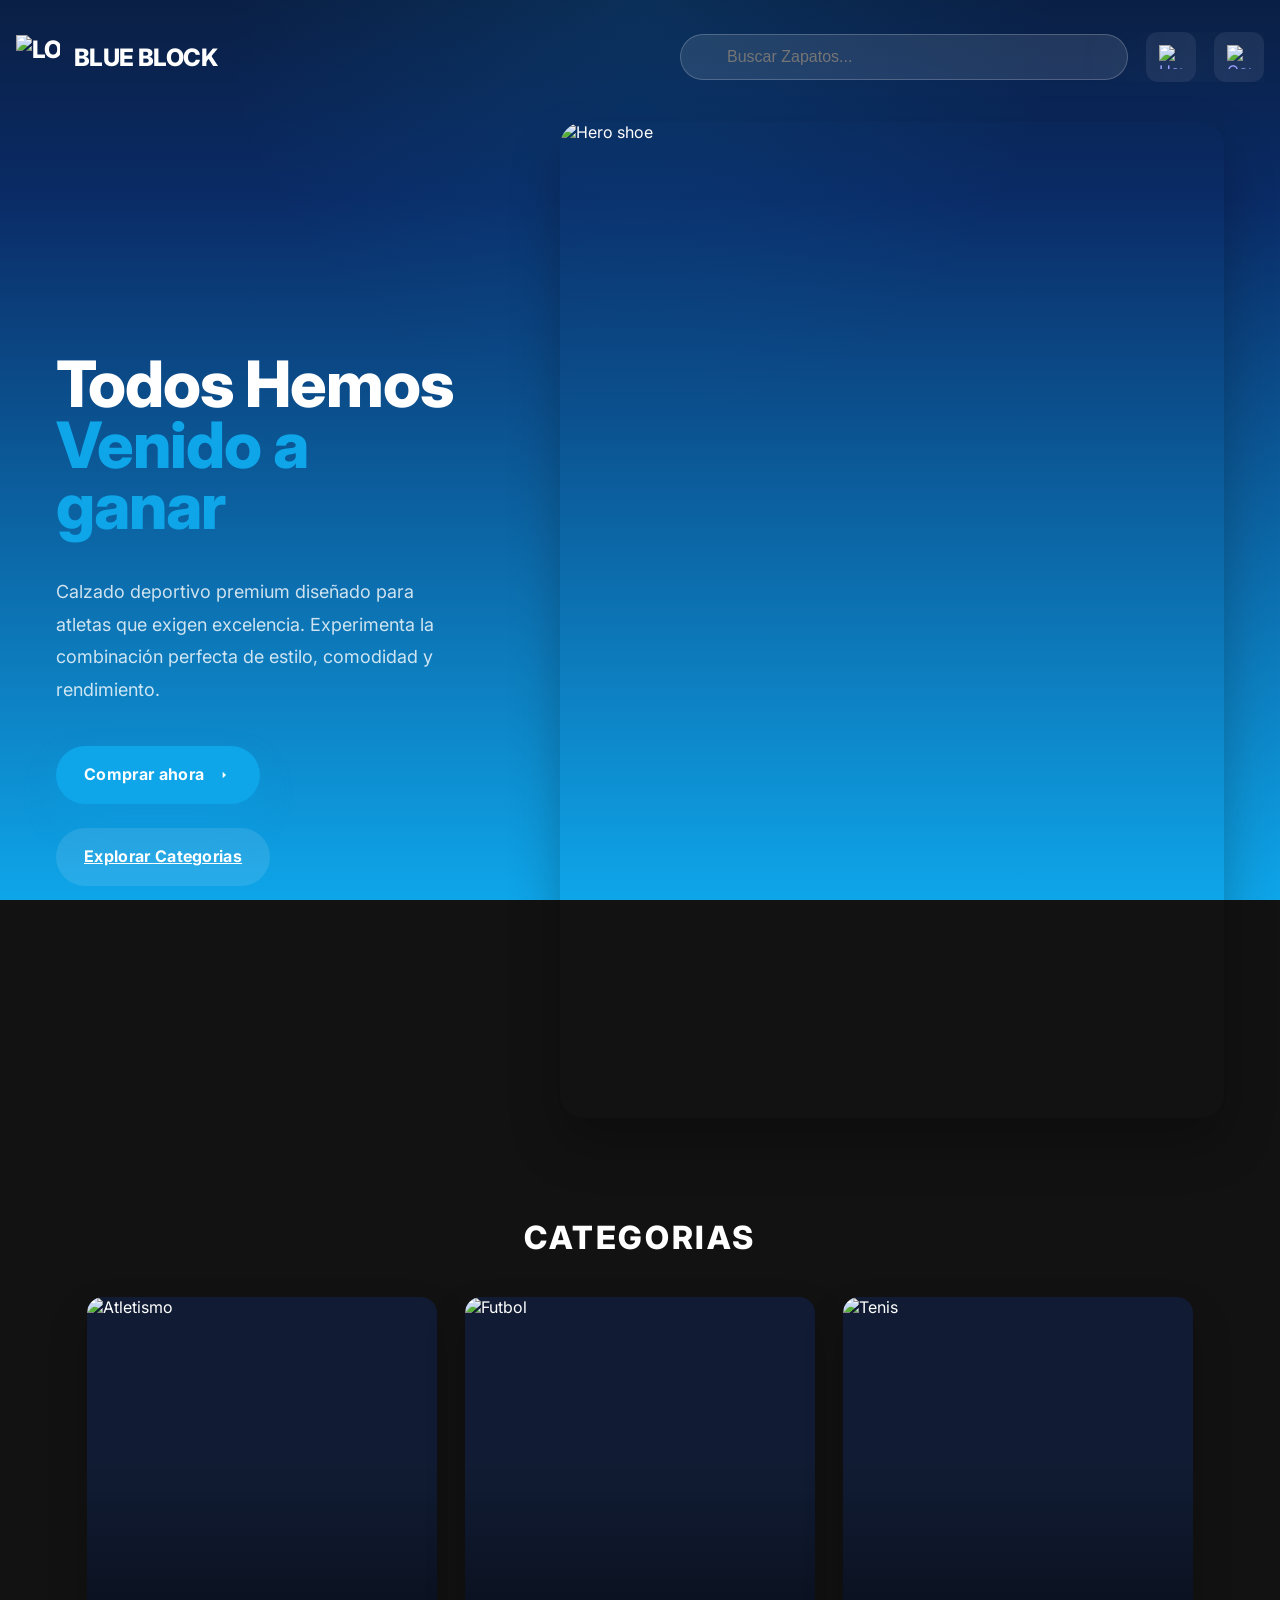
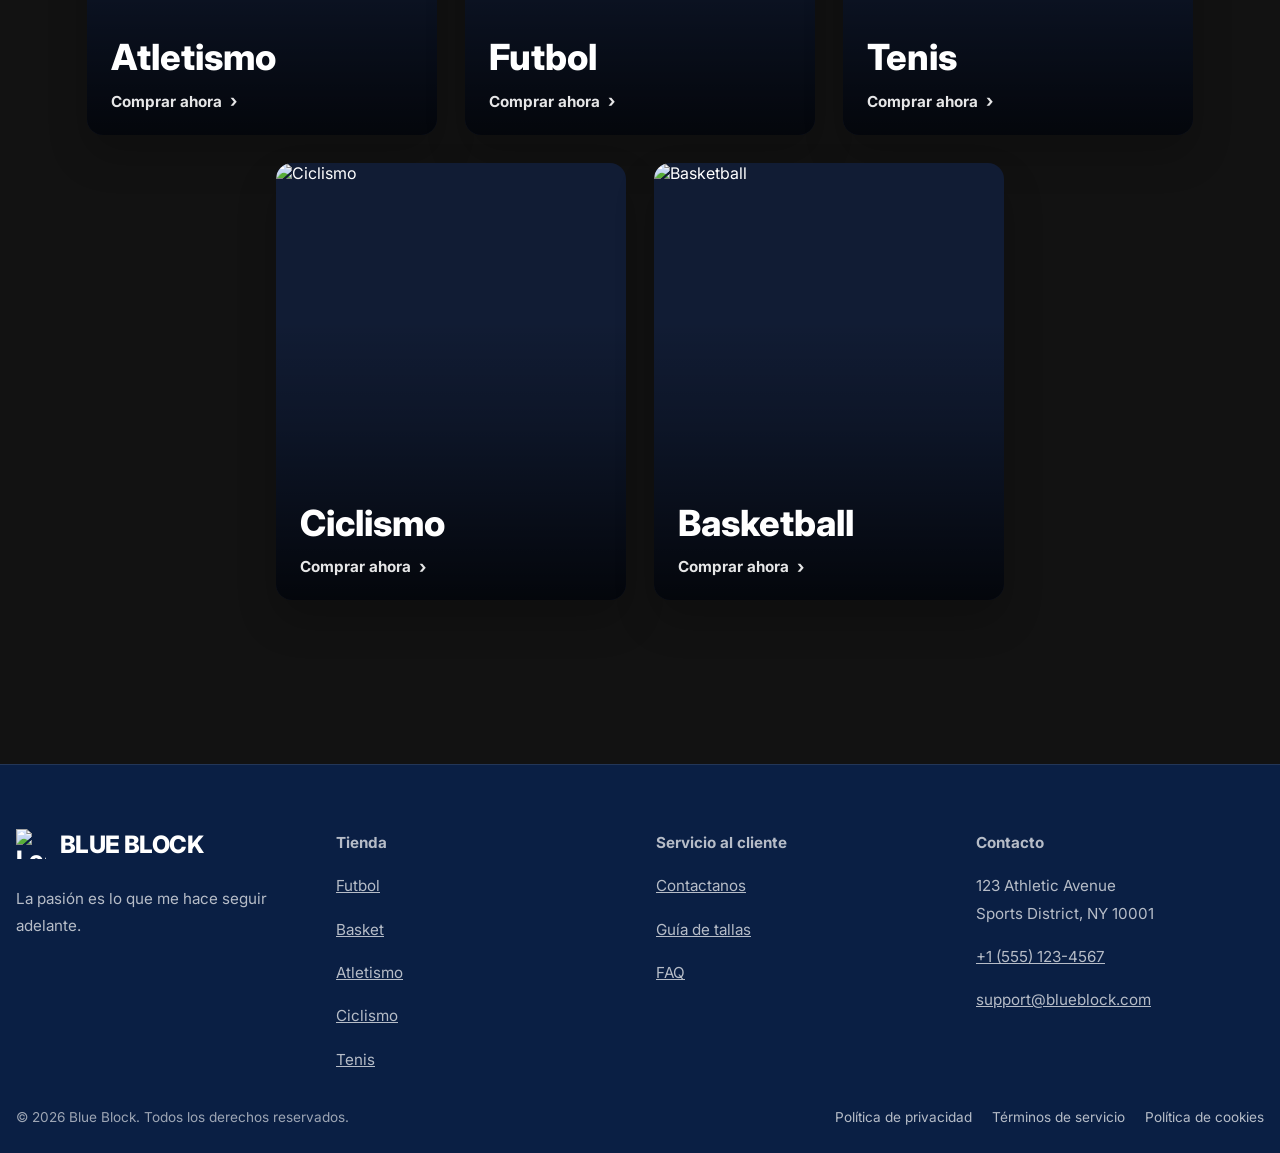
==== commit 149c3aad: "Add files via upload" ====
--- a/index.html
+++ b/index.html
@@ -24,9 +24,9 @@
           <a class="icon-button" href="login.html" aria-label="Ir a iniciar sesión">
             <img src="https://www.figma.com/api/mcp/asset/80f90121-21ca-422c-8392-5de559cc6ec8" alt="Usuario" width="24" height="24" />
           </a>
-          <button class="icon-button" aria-label="Carrito de compras">
+          <a class="icon-button" href="carrito.html" aria-label="Ir al carrito de compras">
             <img src="https://www.figma.com/api/mcp/asset/82520b3c-c8d5-4c25-8bbe-08a97ccb19f0" alt="Carrito" width="24" height="24" />
-          </button>
+          </a>
         </div>
       </div>
 
@@ -51,41 +51,41 @@
     <section id="categorias">
       <h2 class="section-title">Categorias</h2>
       <div class="category-grid">
-        <article class="category-card">
+        <a class="category-card categoria-card" href="catalogo.html?categoria=atletismo">
           <img src="https://www.figma.com/api/mcp/asset/c1213dbb-339e-49c6-89c8-ab0a4a7cdcea" alt="Atletismo" />
           <div class="category-content">
             <h3>Atletismo</h3>
-            <a href="#">Comprar ahora</a>
+            <span class="category-cta">Comprar ahora</span>
           </div>
-        </article>
-        <article class="category-card">
+        </a>
+        <a class="category-card categoria-card" href="catalogo.html?categoria=futbol">
           <img src="https://www.figma.com/api/mcp/asset/5969c5f4-7c55-4c89-bb45-765792f51e05" alt="Futbol" />
           <div class="category-content">
             <h3>Futbol</h3>
-            <a href="#">Comprar ahora</a>
+            <span class="category-cta">Comprar ahora</span>
           </div>
-        </article>
-        <article class="category-card">
+        </a>
+        <a class="category-card categoria-card" href="catalogo.html?categoria=tenis">
           <img src="https://www.figma.com/api/mcp/asset/2025e942-1f65-474e-913b-b1f8be5aa5f6" alt="Tenis" />
           <div class="category-content">
             <h3>Tenis</h3>
-            <a href="#">Comprar ahora</a>
+            <span class="category-cta">Comprar ahora</span>
           </div>
-        </article>
-        <article class="category-card">
+        </a>
+        <a class="category-card categoria-card" href="catalogo.html?categoria=ciclismo">
           <img src="https://www.figma.com/api/mcp/asset/47ffc77f-15cf-4702-a6a2-c2cdea83feaa" alt="Ciclismo" />
           <div class="category-content">
             <h3>Ciclismo</h3>
-            <a href="#">Comprar ahora</a>
+            <span class="category-cta">Comprar ahora</span>
           </div>
-        </article>
-        <article class="category-card">
+        </a>
+        <a class="category-card categoria-card" href="catalogo.html?categoria=basket">
           <img src="https://www.figma.com/api/mcp/asset/816bc2bc-7009-46e0-940f-37164410040b" alt="Basketball" />
           <div class="category-content">
             <h3>Basketball</h3>
-            <a href="#">Comprar ahora</a>
+            <span class="category-cta">Comprar ahora</span>
           </div>
-        </article>
+        </a>
       </div>
     </section>
   </div>
@@ -103,11 +103,11 @@
 
         <div class="footer-column">
           <h4>Tienda</h4>
-          <a href="#">Futbol</a>
-          <a href="#">Basket</a>
-          <a href="#">Atletismo</a>
-          <a href="#">Ciclismo</a>
-          <a href="#">Tenis</a>
+          <a href="catalogo.html?categoria=futbol">Futbol</a>
+          <a href="catalogo.html?categoria=basket">Basket</a>
+          <a href="catalogo.html?categoria=atletismo">Atletismo</a>
+          <a href="catalogo.html?categoria=ciclismo">Ciclismo</a>
+          <a href="catalogo.html?categoria=tenis">Tenis</a>
         </div>
 
         <div class="footer-column">
@@ -118,7 +118,7 @@
         </div>
 
         <div class="footer-column">
-          <h4>Contact Info</h4>
+          <h4>Contacto</h4>
           <span>123 Athletic Avenue<br>Sports District, NY 10001</span>
           <a href="tel:+15551234567">+1 (555) 123-4567</a>
           <a href="mailto:support@blueblock.com">support@blueblock.com</a>
--- a/style.css
+++ b/style.css
@@ -456,10 +456,39 @@
   white-space: nowrap;
 }
 
+.category-content .category-cta {
+  color: rgba(255,255,255,0.9);
+  text-decoration: none;
+  font-weight: 700;
+  font-size: clamp(0.8rem, 2vw, 0.95rem);
+  display: inline-flex;
+  align-items: center;
+  gap: 8px;
+  white-space: nowrap;
+}
+
 .category-content a::after {
   content: '›';
   font-size: 1.1rem;
   line-height: 0;
+}
+
+.category-content .category-cta::after {
+  content: '›';
+  font-size: 1.1rem;
+  line-height: 0;
+}
+
+.categoria-card {
+  text-decoration: none;
+  color: inherit;
+  display: block;
+  transition: transform 0.2s ease;
+}
+
+.categoria-card:hover {
+  transform: scale(1.03);
+  cursor: pointer;
 }
 
 .footer {
@@ -854,10 +883,18 @@
   gap: 24px;
 }
 
-main section > div > div > article.login-form[data-category] > div > h3 {
-  white-space: nowrap;
+main section > div > div > article.login-form[data-category] > div > h3,
+.catalog-page .product-card > div > h3 {
+  font-size: 16px;
+  line-height: 1.35;
+  white-space: normal;
+  display: -webkit-box;
+  -webkit-line-clamp: 2;
+  line-clamp: 2;
+  -webkit-box-orient: vertical;
   overflow: hidden;
   text-overflow: ellipsis;
+  min-height: calc(1.35em * 2);
 }
 
 @media (max-width: 1024px) {
@@ -873,13 +910,9 @@
     grid-template-columns: repeat(2, 1fr);
   }
 
-  main section > div > div > article.login-form[data-category] > div > h3 {
-    white-space: normal;
-    display: -webkit-box;
-    -webkit-line-clamp: 2;
-    line-clamp: 2;
-    -webkit-box-orient: vertical;
-    overflow: hidden;
+  main section > div > div > article.login-form[data-category] > div > h3,
+  .catalog-page .product-card > div > h3 {
+    min-height: calc(1.35em * 2);
   }
 }
 
@@ -1295,6 +1328,336 @@
   grid-template-columns: repeat(4, minmax(0, 1fr));
 }
 
+/* Cart Page */
+.cart-page header {
+  min-height: auto;
+}
+
+.cart-page .page {
+  flex: 1;
+  display: flex;
+  flex-direction: column;
+  padding-bottom: 24px;
+}
+
+.cart-main {
+  flex: 1;
+  display: flex;
+  justify-content: center;
+  align-items: center;
+  margin: 0;
+}
+
+.cart-content {
+  width: min(900px, 100%);
+  display: flex;
+  flex-direction: column;
+  gap: 36px;
+}
+
+.cart-page .footer {
+  margin-top: auto;
+}
+
+.cart-back-link {
+  display: inline-flex;
+  align-items: center;
+  gap: 8px;
+  width: fit-content;
+  color: var(--white-90);
+  text-decoration: none;
+  font-size: 0.98rem;
+  font-weight: 700;
+  letter-spacing: 0.01em;
+  transition: opacity 0.2s ease;
+}
+
+.cart-back-link:hover {
+  opacity: 0.78;
+}
+
+.cart-list {
+  display: flex;
+  flex-direction: column;
+  gap: 16px;
+}
+
+.cart-item {
+  display: grid;
+  grid-template-columns: 96px 1fr auto;
+  align-items: center;
+  gap: 24px;
+  background: #f3f4f6;
+  border-radius: 16px;
+  padding: 16px;
+  box-shadow: 0 1px 3px rgba(0, 0, 0, 0.1), 0 1px 2px rgba(0, 0, 0, 0.1);
+}
+
+.cart-item-image-wrap {
+  width: 96px;
+  height: 96px;
+  background: #e5e7eb;
+  border-radius: 14px;
+  overflow: hidden;
+}
+
+.cart-item-image {
+  width: 100%;
+  height: 100%;
+  object-fit: cover;
+}
+
+.cart-item-info {
+  display: flex;
+  flex-direction: column;
+  gap: 4px;
+}
+
+.cart-item-category {
+  margin: 0;
+  color: var(--bg-accent);
+  font-size: 11px;
+  font-weight: 700;
+  letter-spacing: 0.55px;
+  text-transform: uppercase;
+}
+
+.cart-item-name {
+  margin: 0;
+  color: #0a0a0a;
+  font-size: 24px;
+  line-height: 1.15;
+  font-weight: 700;
+}
+
+.cart-item-price,
+.cart-item-size {
+  margin: 0;
+  color: #0a1f44;
+  font-size: 20px;
+  line-height: 1.2;
+  font-weight: 700;
+}
+
+.cart-item-actions {
+  display: flex;
+  align-items: flex-start;
+  gap: 18px;
+}
+
+.cart-quantity-control {
+  display: inline-flex;
+  align-items: center;
+  gap: 8px;
+}
+
+.cart-qty-btn {
+  width: 26px;
+  height: 26px;
+  border: none;
+  border-radius: 6px;
+  background: #e5e7eb;
+  color: #242424;
+  font-size: 18px;
+  font-weight: 700;
+  line-height: 1;
+  cursor: pointer;
+  transition: background-color 0.2s ease;
+}
+
+.cart-qty-btn:hover {
+  background: #d1d5db;
+}
+
+.cart-qty-value {
+  min-width: 18px;
+  color: #0a0a0a;
+  text-align: center;
+  font-size: 20px;
+  font-weight: 600;
+}
+
+.cart-remove-btn {
+  width: 28px;
+  height: 28px;
+  border: none;
+  border-radius: 999px;
+  background: rgba(239, 68, 68, 0.14);
+  color: rgba(239, 68, 68, 0.75);
+  font-size: 22px;
+  line-height: 1;
+  cursor: pointer;
+  transition: background-color 0.2s ease;
+}
+
+.cart-remove-btn:hover {
+  background: rgba(239, 68, 68, 0.2);
+}
+
+.cart-summary {
+  display: flex;
+  justify-content: space-between;
+  align-items: baseline;
+  margin-top: 44px;
+}
+
+.cart-total-label,
+.cart-total-value {
+  margin: 0;
+  color: #ffffff;
+  font-size: clamp(2.1rem, 5vw, 3.4rem);
+  line-height: 1;
+  font-weight: 700;
+}
+
+.cart-checkout-btn {
+  width: min(60%, 380px);
+  margin: 0 auto;
+  display: block;
+  padding: 12px 24px;
+  border: none;
+  border-radius: 14px;
+  background: linear-gradient(135deg, #0ea5e9 0%, #0284c7 100%);
+  color: #ffffff;
+  font-family: inherit;
+  font-size: 17px;
+  font-weight: 700;
+  line-height: 1.2;
+  cursor: pointer;
+  transition: transform 0.2s ease, box-shadow 0.2s ease;
+  box-shadow: 0 12px 24px rgba(14, 165, 233, 0.28);
+}
+
+.cart-checkout-btn:hover {
+  transform: translateY(-2px);
+  box-shadow: 0 18px 30px rgba(14, 165, 233, 0.34);
+}
+
+.cart-clear-btn {
+  align-self: center;
+  min-width: 220px;
+  min-height: 48px;
+  border: 1px solid rgba(255, 255, 255, 0.34);
+  border-radius: 12px;
+  background: rgba(255, 255, 255, 0.08);
+  color: var(--white-90);
+  font-family: inherit;
+  font-size: 1rem;
+  font-weight: 600;
+  cursor: pointer;
+  transition: background-color 0.2s ease;
+}
+
+.cart-clear-btn:hover {
+  background: rgba(255, 255, 255, 0.16);
+}
+
+.cart-empty {
+  background: rgba(255, 255, 255, 0.95);
+  color: #0a0a0a;
+  border-radius: 16px;
+  padding: 32px;
+  text-align: center;
+}
+
+.cart-empty h2 {
+  margin: 0 0 8px;
+  font-size: 28px;
+}
+
+.cart-empty p {
+  margin: 0 0 20px;
+  color: #364153;
+}
+
+.cart-empty a {
+  display: inline-flex;
+  text-decoration: none;
+  font-weight: 700;
+  color: var(--bg-accent);
+}
+
+@media (max-width: 920px) {
+  .cart-item {
+    grid-template-columns: 80px 1fr;
+    gap: 18px;
+  }
+
+  .cart-item-image-wrap {
+    width: 80px;
+    height: 80px;
+  }
+
+  .cart-item-actions {
+    grid-column: 1 / -1;
+    justify-content: space-between;
+    align-items: center;
+  }
+
+  .cart-item-name {
+    font-size: 20px;
+  }
+
+  .cart-item-price,
+  .cart-item-size {
+    font-size: 17px;
+  }
+
+  .cart-summary {
+    margin-top: 20px;
+  }
+
+  .cart-checkout-btn {
+    width: min(80%, 420px);
+    padding: 12px 22px;
+    font-size: 16px;
+  }
+}
+
+@media (max-width: 768px) {
+  .cart-main {
+    align-items: flex-start;
+    padding-top: 20px;
+  }
+
+  .cart-content {
+    width: 100%;
+  }
+}
+
+@media (max-width: 560px) {
+  .cart-content {
+    gap: 24px;
+  }
+
+  .cart-item {
+    grid-template-columns: 1fr;
+    justify-items: start;
+  }
+
+  .cart-item-image-wrap {
+    width: 100%;
+    height: 180px;
+  }
+
+  .cart-item-actions {
+    width: 100%;
+  }
+
+  .cart-summary {
+    margin-top: 12px;
+  }
+
+  .cart-checkout-btn {
+    width: 100%;
+    max-width: 420px;
+  }
+
+  .cart-clear-btn {
+    width: 100%;
+  }
+}
+
 @media (max-width: 1024px) {
   .catalog-page main > section > div[style*="flex: 1 1 760px"] > div {
     gap: 22px;
@@ -1304,6 +1667,310 @@
 @media (max-width: 768px) {
   .catalog-page main > section > div[style*="flex: 1 1 760px"] > div {
     gap: 18px;
+  }
+}
+
+/* Checkout Page */
+.checkout-page header {
+  min-height: auto;
+}
+
+.checkout-main {
+  padding: 12px 0 42px;
+}
+
+.checkout-main .back-link {
+  color: rgba(255, 255, 255, 0.82);
+  font-size: 14px;
+  margin: 0 0 20px;
+  transition: color 0.2s ease, opacity 0.2s ease;
+}
+
+.checkout-main .back-link:hover {
+  color: #ffffff;
+  opacity: 1;
+  transform: none;
+}
+
+.checkout-grid {
+  display: grid;
+  grid-template-columns: minmax(0, 1.3fr) minmax(320px, 0.9fr);
+  gap: 28px;
+  align-items: start;
+}
+
+.checkout-card {
+  background: #ffffff;
+  border-radius: 18px;
+  box-shadow: 0 1px 3px rgba(0, 0, 0, 0.1), 0 1px 2px rgba(0, 0, 0, 0.1);
+  padding: 24px;
+  color: #0a0a0a;
+}
+
+.checkout-title {
+  margin: 0 0 20px;
+  font-size: 28px;
+  font-weight: 800;
+  color: #0a1f44;
+}
+
+.checkout-subtitle {
+  margin: 6px 0 14px;
+  font-size: 22px;
+  font-weight: 800;
+  color: #0a1f44;
+}
+
+.checkout-form {
+  display: flex;
+  flex-direction: column;
+  gap: 14px;
+}
+
+.checkout-group {
+  display: flex;
+  flex-direction: column;
+  gap: 8px;
+}
+
+.checkout-group label {
+  font-size: 14px;
+  font-weight: 600;
+  color: #364153;
+}
+
+.checkout-group input {
+  width: 100%;
+  height: 48px;
+  border: 1px solid #e5e7eb;
+  border-radius: 14px;
+  background: #f3f4f6;
+  padding: 0 14px;
+  font-size: 15px;
+  color: #111827;
+  outline: none;
+  transition: border-color 0.2s ease, background-color 0.2s ease;
+}
+
+.checkout-group input:focus {
+  border-color: #0ea5e9;
+  background: #ffffff;
+}
+
+.checkout-row-2 {
+  display: grid;
+  grid-template-columns: repeat(2, minmax(0, 1fr));
+  gap: 12px;
+}
+
+.checkout-buy-btn,
+.checkout-confirm-btn {
+  width: 100%;
+  border: none;
+  border-radius: 999px;
+  min-height: 52px;
+  font-family: inherit;
+  font-size: 16px;
+  font-weight: 700;
+  letter-spacing: 0.03em;
+  cursor: pointer;
+}
+
+.checkout-buy-btn {
+  background: #f8fafc;
+  color: #0a1f44;
+  border: 1px solid #cbd5e1;
+  box-shadow: 0 8px 16px rgba(15, 23, 42, 0.08);
+  transition: transform 0.2s ease, background-color 0.2s ease;
+}
+
+.checkout-buy-btn:hover {
+  transform: translateY(-2px);
+  background: #f1f5f9;
+}
+
+.checkout-save-feedback {
+  margin: 4px 2px 0;
+  min-height: 18px;
+  color: #0f766e;
+  font-size: 13px;
+  font-weight: 600;
+}
+
+.checkout-confirm-btn {
+  background: linear-gradient(135deg, #0ea5e9 0%, #0284c7 100%);
+  color: #ffffff;
+  transition: transform 0.2s ease, box-shadow 0.2s ease;
+  box-shadow: 0 16px 26px rgba(14, 165, 233, 0.24);
+}
+
+.checkout-confirm-btn:hover {
+  transform: translateY(-2px);
+  box-shadow: 0 20px 32px rgba(14, 165, 233, 0.32);
+}
+
+.checkout-items {
+  display: flex;
+  flex-direction: column;
+  gap: 12px;
+}
+
+.checkout-item {
+  display: grid;
+  grid-template-columns: 72px 1fr auto;
+  gap: 12px;
+  align-items: center;
+  border: 1px solid #e5e7eb;
+  border-radius: 14px;
+  padding: 10px;
+}
+
+.checkout-item-image {
+  width: 72px;
+  height: 72px;
+  border-radius: 10px;
+  object-fit: cover;
+  background: #f3f4f6;
+}
+
+.checkout-item-info {
+  display: flex;
+  flex-direction: column;
+  gap: 4px;
+}
+
+.checkout-item-name {
+  margin: 0;
+  font-size: 16px;
+  font-weight: 700;
+  color: #0a0a0a;
+}
+
+.checkout-item-size,
+.checkout-item-qty {
+  margin: 0;
+  font-size: 13px;
+  color: #4b5563;
+}
+
+.checkout-item-price {
+  margin: 0;
+  font-size: 14px;
+  font-weight: 700;
+  color: #0a1f44;
+}
+
+.checkout-totals {
+  margin-top: 18px;
+  border-top: 1px solid #e5e7eb;
+  padding-top: 16px;
+}
+
+.checkout-totals p {
+  margin: 0 0 10px;
+  display: flex;
+  justify-content: space-between;
+  gap: 12px;
+  color: #111827;
+}
+
+.checkout-totals p:last-child {
+  margin-bottom: 0;
+}
+
+.checkout-total-line {
+  font-size: 18px;
+  font-weight: 800;
+  color: #0a1f44;
+}
+
+.checkout-payment-methods {
+  margin-top: 20px;
+}
+
+.checkout-payment-methods h3 {
+  margin: 0 0 10px;
+  color: #0a1f44;
+  font-size: 16px;
+  font-weight: 700;
+}
+
+.checkout-payment-icons {
+  display: flex;
+  gap: 8px;
+  flex-wrap: wrap;
+}
+
+.checkout-payment-icons span {
+  background: #f3f4f6;
+  border: 1px solid #e5e7eb;
+  border-radius: 999px;
+  padding: 6px 12px;
+  font-size: 12px;
+  font-weight: 700;
+  color: #1f2937;
+}
+
+.checkout-secure-box {
+  margin-top: 16px;
+  padding: 10px 14px;
+  border-radius: 12px;
+  background: #ecfeff;
+  border: 1px solid #bae6fd;
+  color: #0c4a6e;
+  font-size: 13px;
+  font-weight: 700;
+}
+
+.checkout-confirm-btn {
+  margin-top: 18px;
+}
+
+.checkout-empty {
+  border: 1px dashed #cbd5e1;
+  border-radius: 14px;
+  padding: 18px;
+  text-align: center;
+}
+
+.checkout-empty h3 {
+  margin: 0 0 8px;
+  color: #0a1f44;
+}
+
+.checkout-empty p {
+  margin: 0 0 12px;
+  color: #475569;
+  font-size: 14px;
+}
+
+.checkout-empty a {
+  color: #0284c7;
+  text-decoration: none;
+  font-weight: 700;
+}
+
+@media (max-width: 980px) {
+  .checkout-grid {
+    grid-template-columns: 1fr;
+  }
+}
+
+@media (max-width: 768px) {
+  .checkout-main {
+    padding-bottom: 24px;
+  }
+
+  .checkout-card {
+    padding: 18px;
+  }
+
+  .checkout-title {
+    font-size: 24px;
+  }
+
+  .checkout-row-2 {
+    grid-template-columns: 1fr;
   }
 }
 
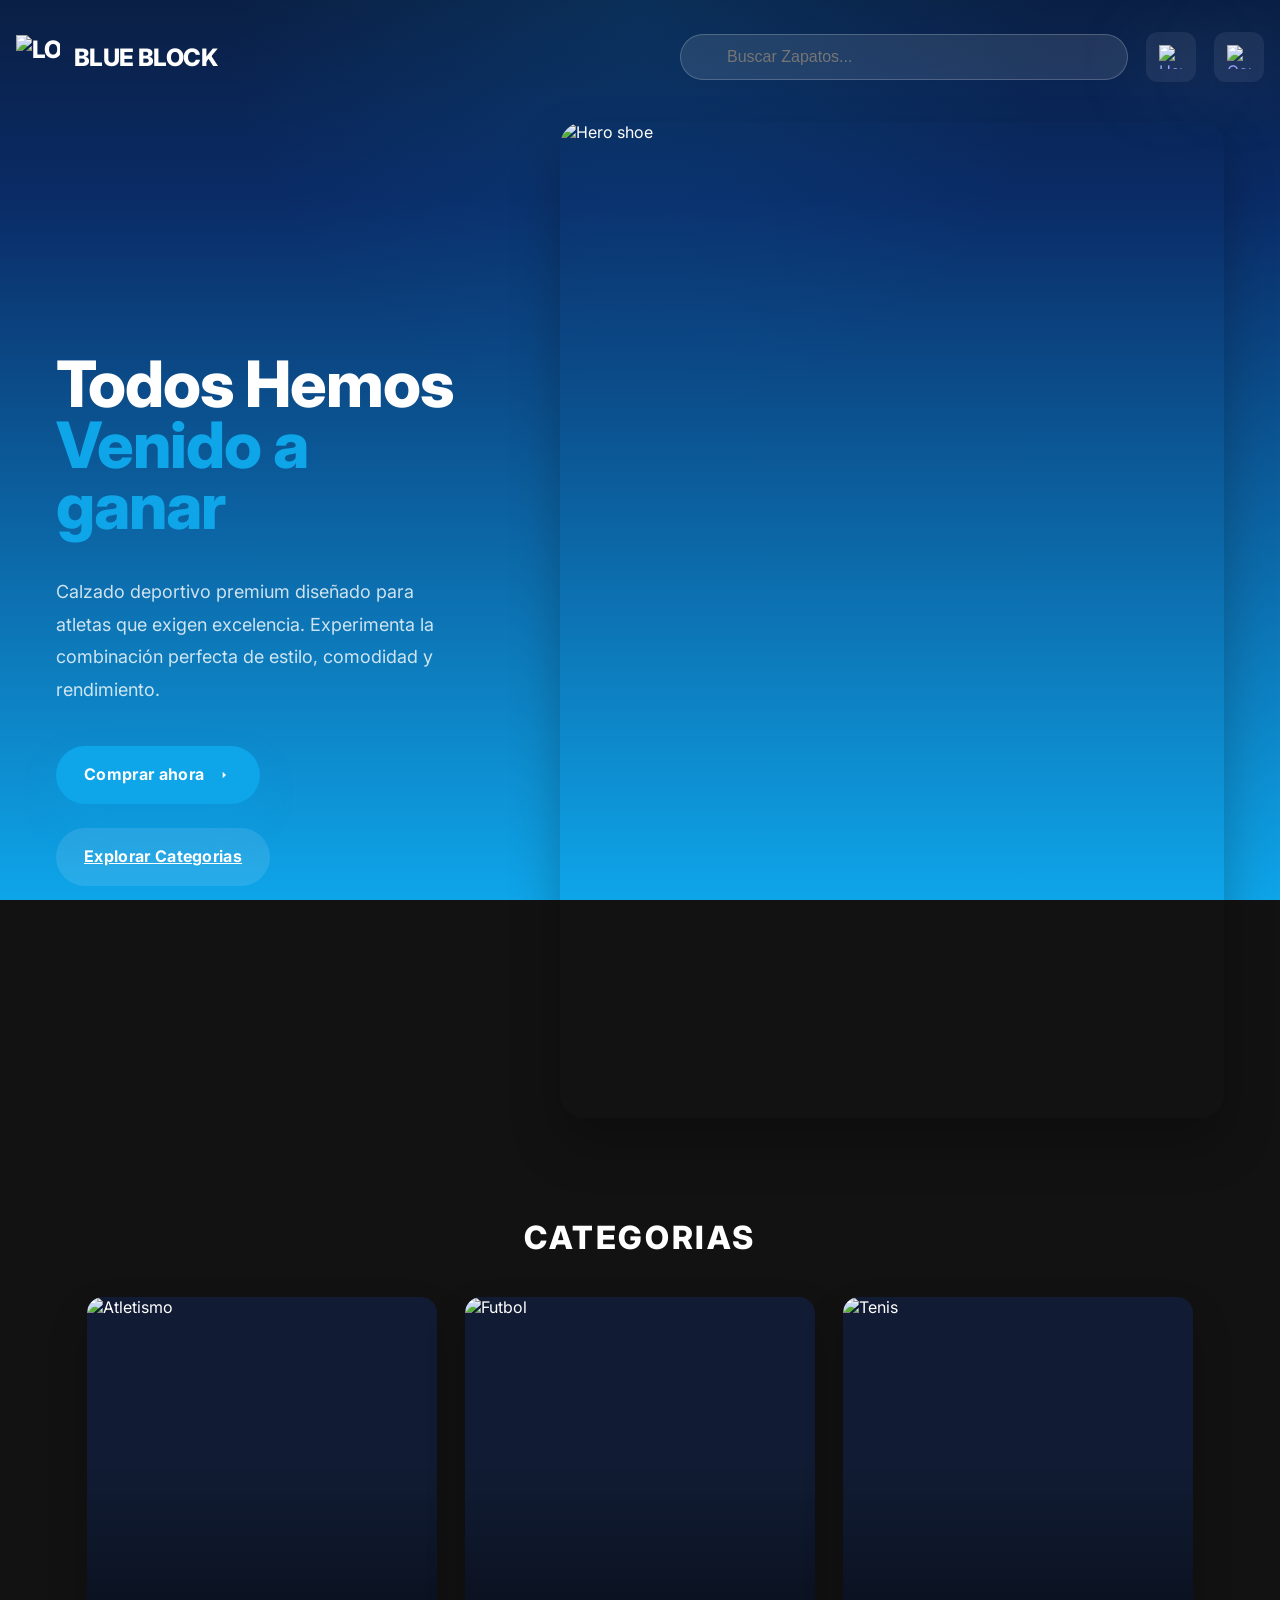
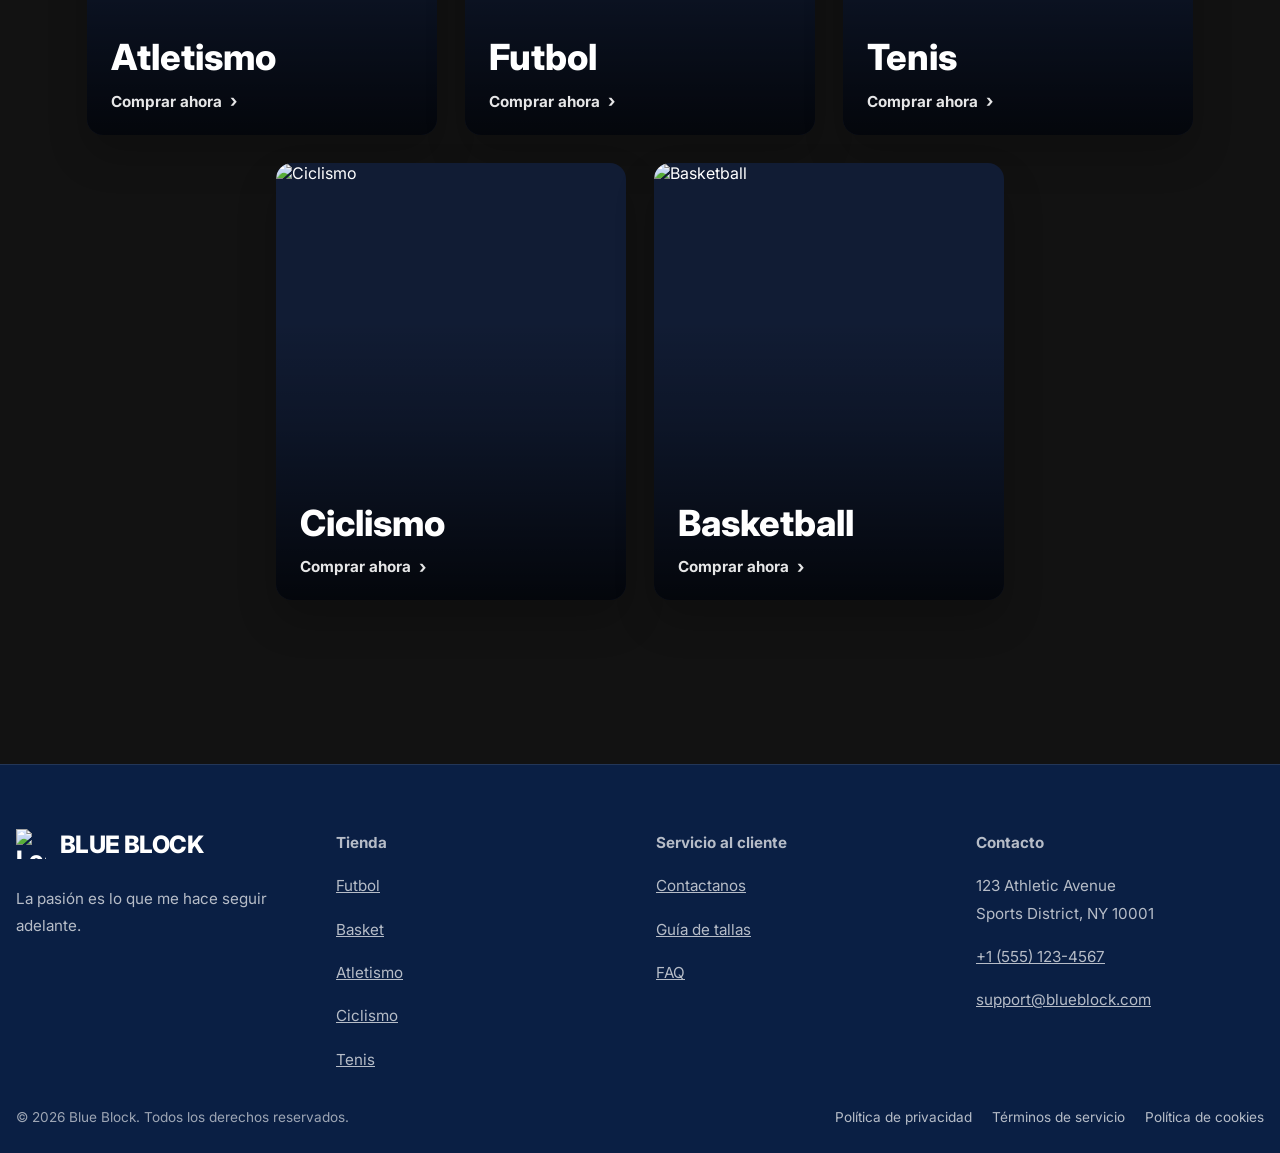
==== commit 59e1ab07: "Add files via upload" ====
--- a/index.html
+++ b/index.html
@@ -18,8 +18,9 @@
           BLUE BLOCK
         </a>
         <div class="header-actions">
-          <label class="search">
-            <input type="search" placeholder="Buscar Zapatos..." aria-label="Buscar Zapatos" />
+          <label class="search search-container">
+            <input type="search" id="searchInput" placeholder="Buscar Zapatos..." aria-label="Buscar Zapatos" autocomplete="off" />
+            <div id="sugerencias" class="search-suggestions sugerencias"></div>
           </label>
           <a class="icon-button" href="login.html" aria-label="Ir a iniciar sesión">
             <img src="https://www.figma.com/api/mcp/asset/80f90121-21ca-422c-8392-5de559cc6ec8" alt="Usuario" width="24" height="24" />
@@ -135,5 +136,7 @@
       </div>
     </div>
   </footer>
+
+  <script src="search.js"></script>
 </body>
 </html>
--- a/style.css
+++ b/style.css
@@ -63,6 +63,7 @@
   display: flex;
   flex-direction: column;
   width: 100%;
+  overflow: visible;
 }
 
 .login-page header {
@@ -84,7 +85,7 @@
   justify-content: space-between;
   gap: 24px;
   flex-wrap: nowrap;
-  overflow-x: hidden;
+  overflow: visible;
   margin-bottom: 40px;
   background: none;
   background-color: transparent;
@@ -151,6 +152,7 @@
   justify-content: flex-end;
   width: 100%;
   min-width: 0;
+  overflow: visible;
 }
 
 
@@ -168,6 +170,14 @@
   min-width: 0;
 }
 
+.search-container {
+  position: relative;
+  width: 100%;
+  max-width: 448px;
+  z-index: 1000;
+  overflow: visible;
+}
+
 @media (max-width: 1024px) {
   .search {
     flex: 1 1 200px;
@@ -189,6 +199,10 @@
     display: grid;
     place-items: center;
   }
+
+  .search-container {
+    max-width: 44px;
+  }
 }
 
 .search::before {
@@ -222,6 +236,70 @@
   color: rgba(255,255,255,0.8);
   font-size: 16px;
   line-height: 1.4;
+}
+
+.sugerencias,
+.search-suggestions {
+  position: absolute;
+  top: calc(100% + 8px);
+  left: 0;
+  width: 100%;
+  background: #ffffff;
+  border-radius: 12px;
+  overflow: hidden;
+  z-index: 9999;
+  box-shadow: 0 15px 40px rgba(0,0,0,0.25);
+  opacity: 0;
+  transform: translateY(-10px);
+  pointer-events: none;
+  transition: all 0.2s ease;
+}
+
+.sugerencias.activo,
+.search-suggestions.activo {
+  opacity: 1;
+  transform: translateY(0);
+  pointer-events: auto;
+}
+
+.sugerencia-item {
+  width: 100%;
+  display: flex;
+  align-items: center;
+  gap: 12px;
+  padding: 12px;
+  border: none;
+  background: #ffffff;
+  color: #111827;
+  text-align: left;
+  cursor: pointer;
+  transition: background 0.2s ease;
+}
+
+.sugerencia-item img {
+  width: 40px;
+  height: 40px;
+  border-radius: 8px;
+  object-fit: cover;
+  flex-shrink: 0;
+}
+
+.sugerencia-item span {
+  font-size: 14px;
+  color: #333333;
+}
+
+.sugerencia-item:hover {
+  background: #f5f7fa;
+}
+
+.sugerencia-empty {
+  color: #6b7280;
+  cursor: default;
+}
+
+.sugerencia-empty:hover {
+  background: #ffffff;
 }
 
 @media (max-width: 768px) {
@@ -1328,6 +1406,17 @@
   grid-template-columns: repeat(4, minmax(0, 1fr));
 }
 
+.no-results {
+  margin: 24px 0 0;
+  padding: 20px;
+  border-radius: 16px;
+  background: rgba(255, 255, 255, 0.96);
+  color: #111827;
+  font-size: 16px;
+  font-weight: 600;
+  text-align: center;
+}
+
 /* Cart Page */
 .cart-page header {
   min-height: auto;
